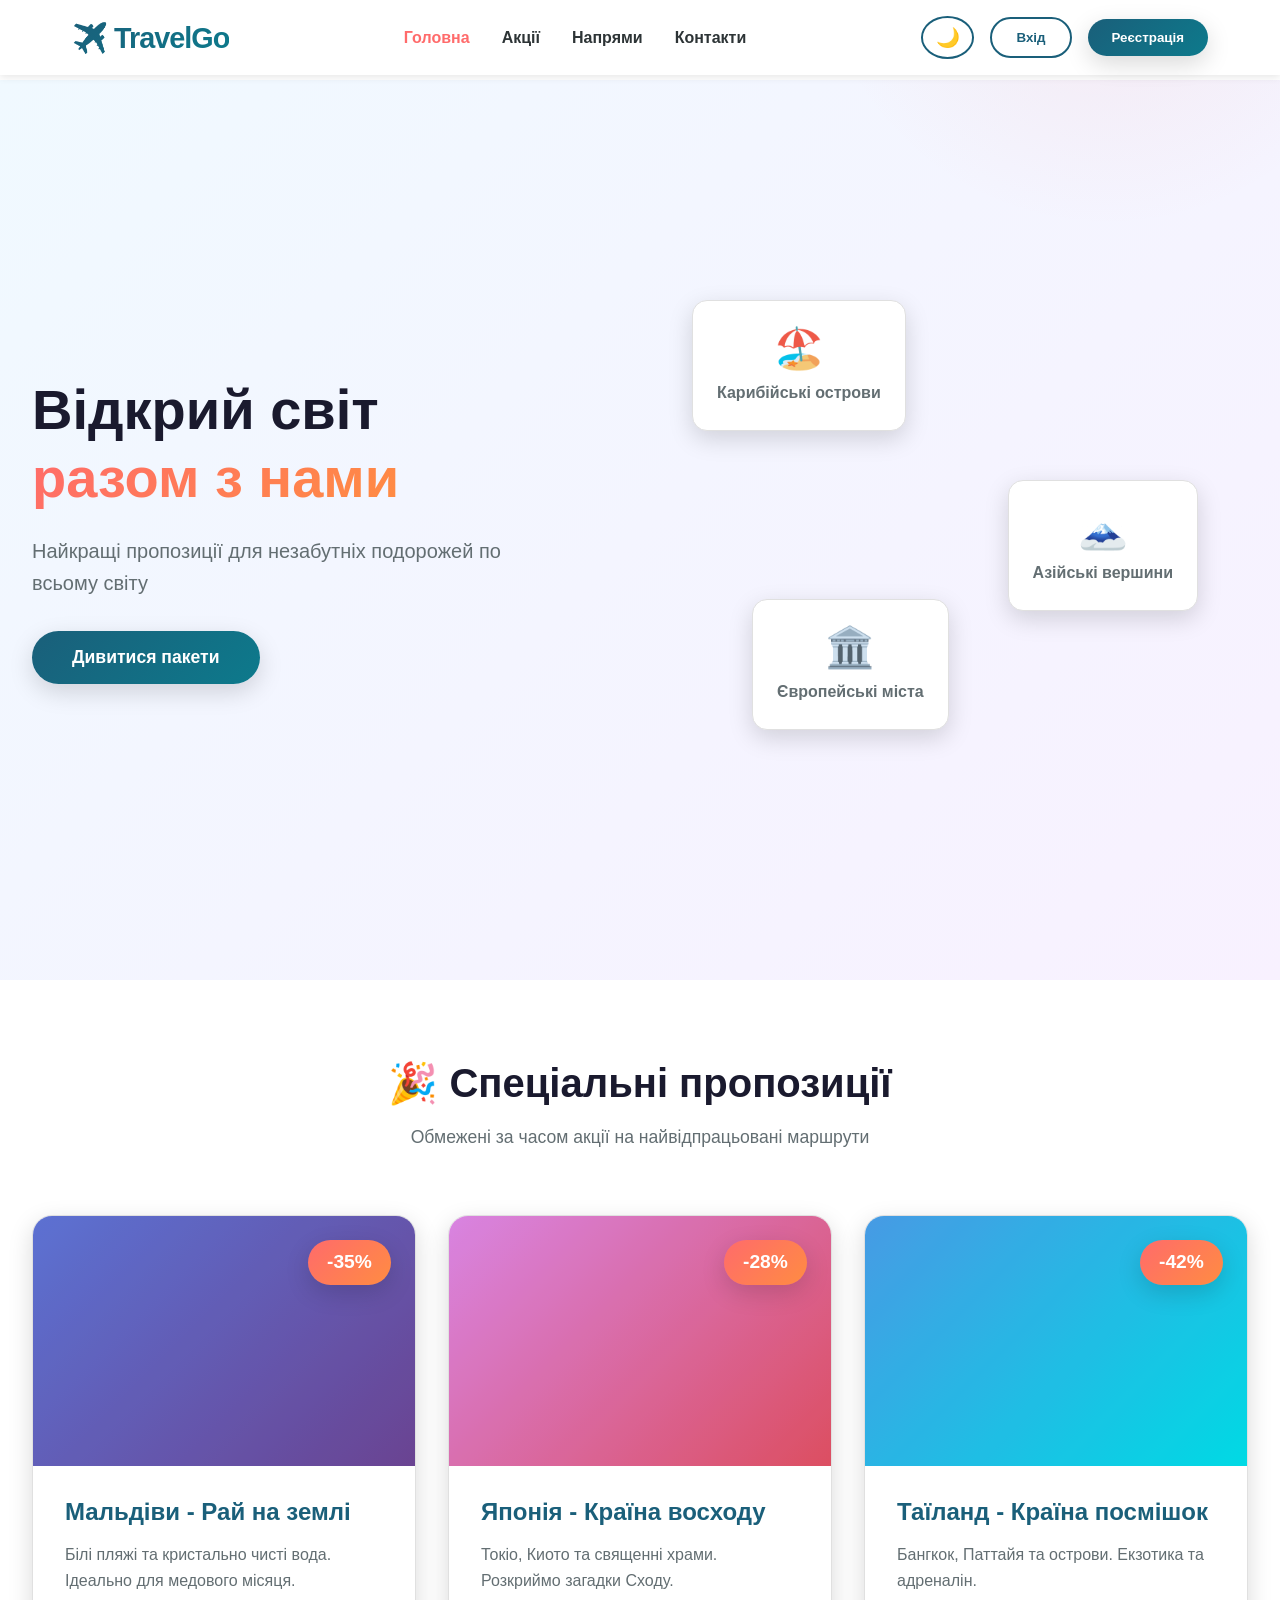
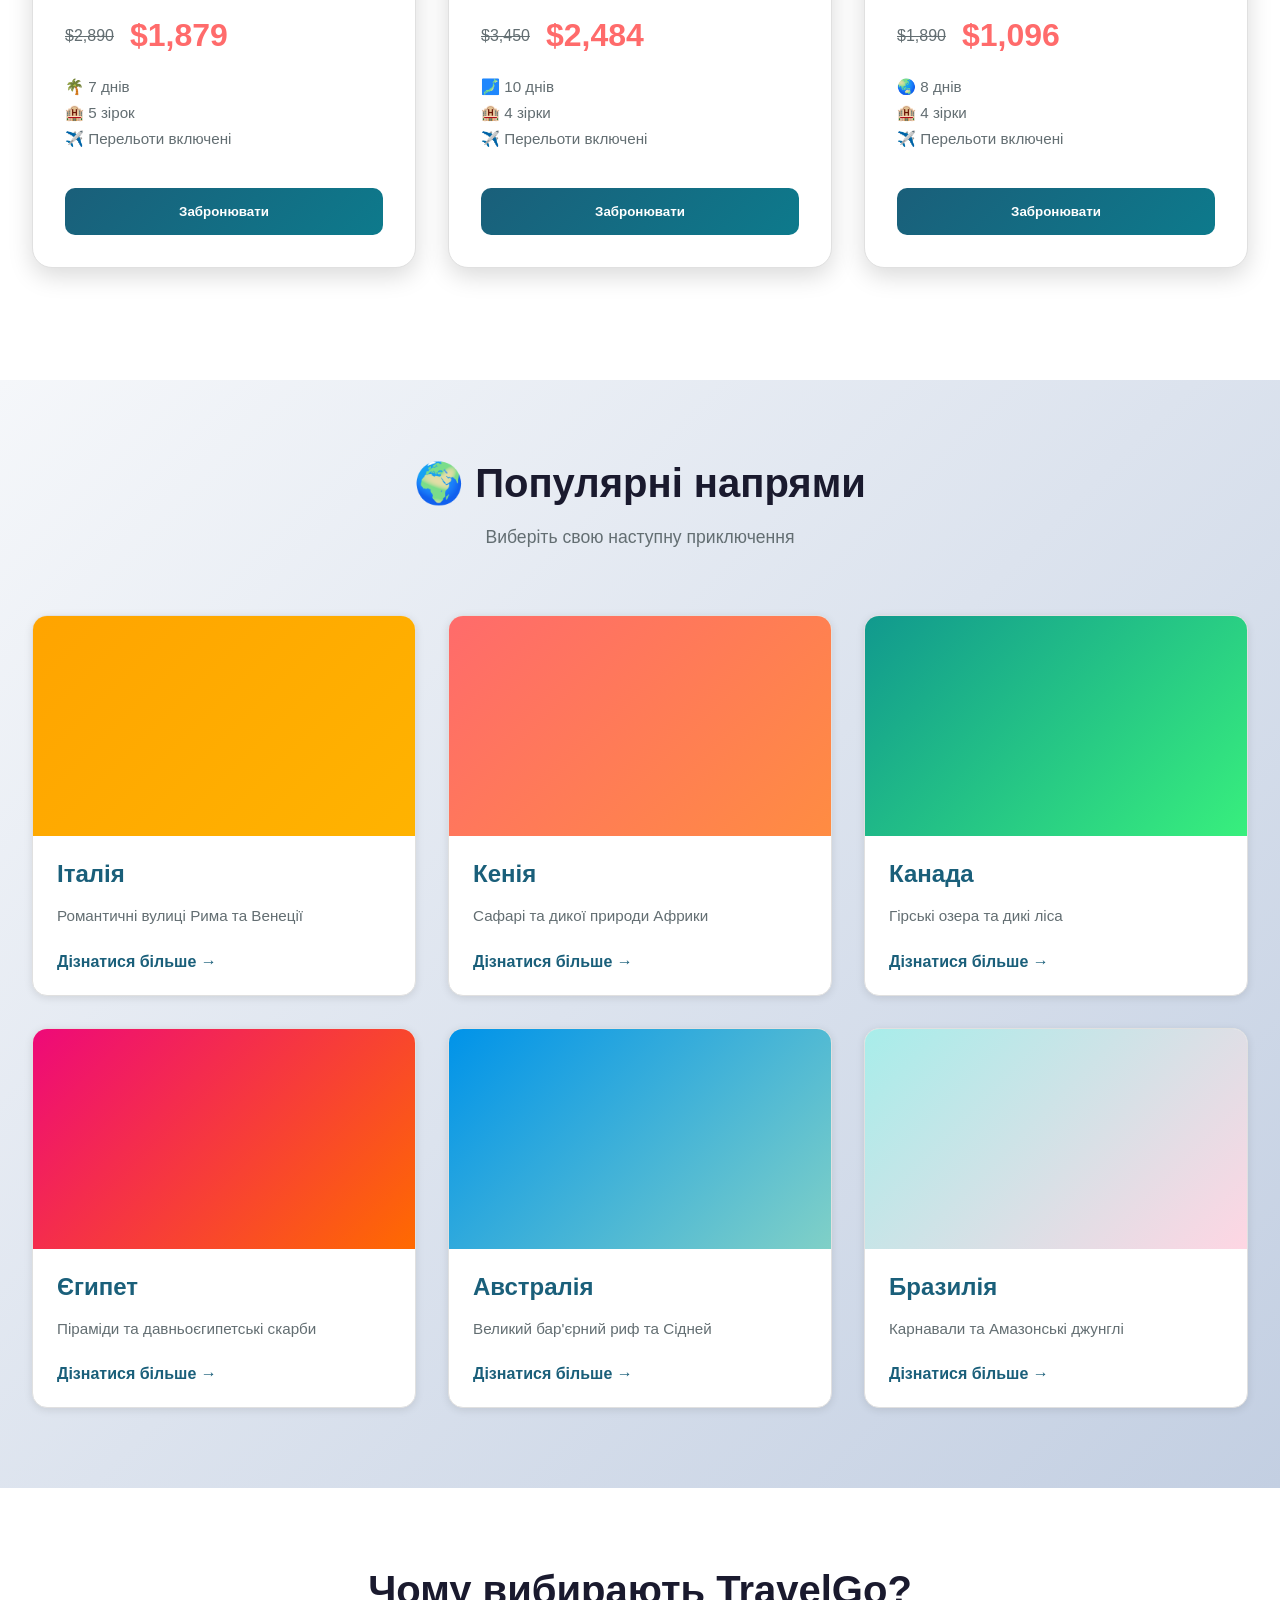
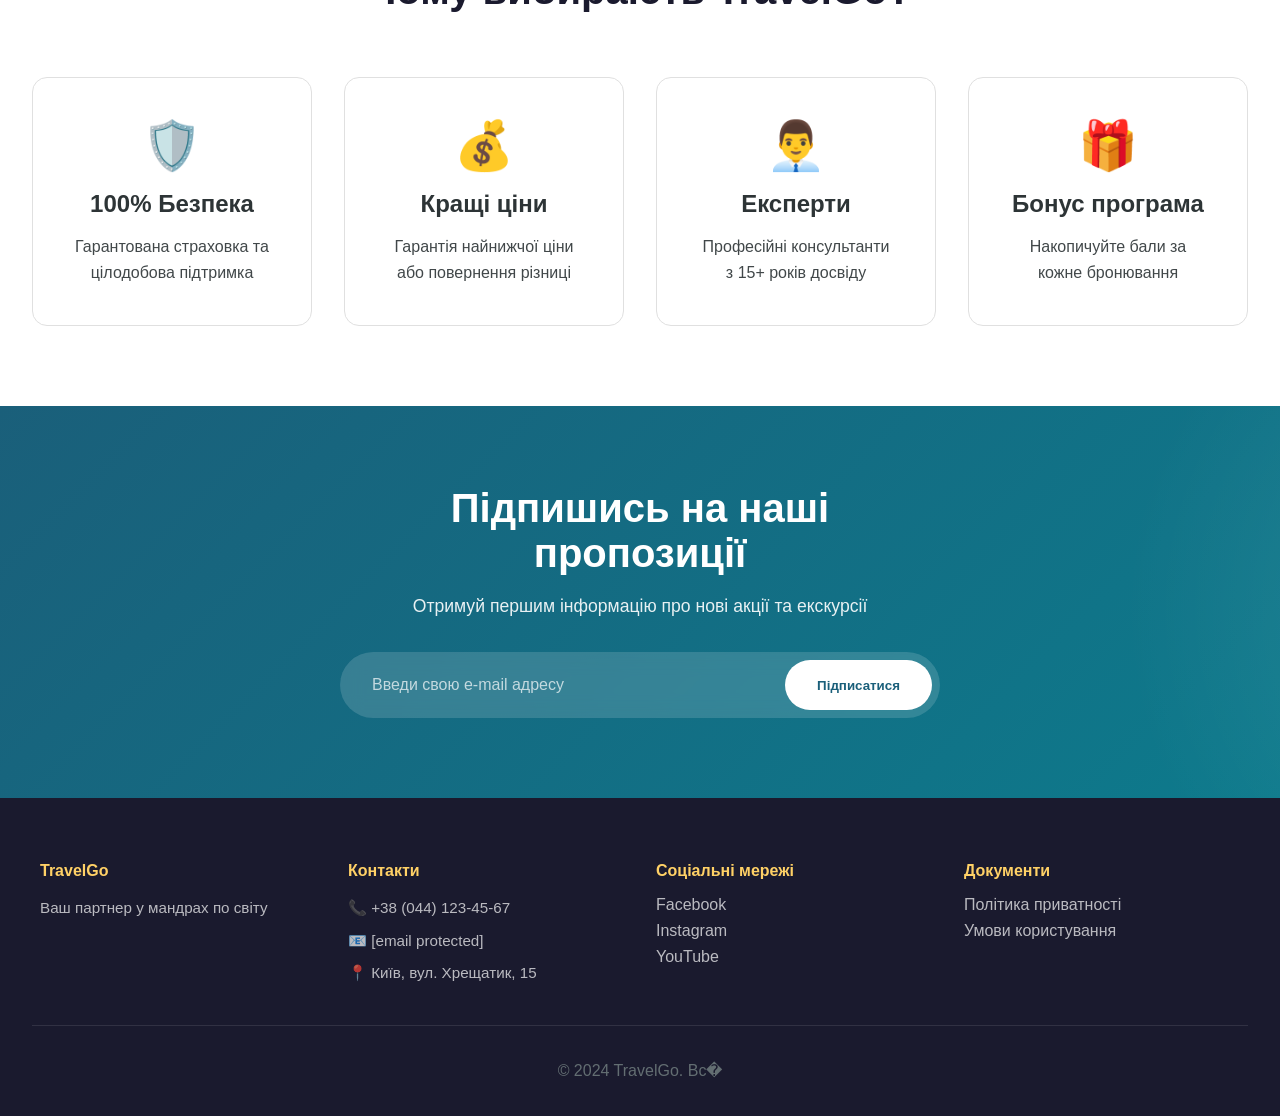
==== index.html @ 231de6be "V1" ====
<!DOCTYPE html>
<html lang="uk">
<head>
    <meta charset="UTF-8">
    <meta name="viewport" content="width=device-width, initial-scale=1.0">
    <title>TravelGo - Агенція подорожей</title>
    <link rel="stylesheet" href="css/styles.css">
    <script defer src="js/script.js"></script>
</head>
<body>
    <!-- Navigation -->
    <nav class="navbar">
        <div class="nav-container">
            <div class="logo">✈️ TravelGo</div>
            <ul class="nav-menu">
                <li><a href="#home">Головна</a></li>
                <li><a href="#promotions">Акції</a></li>
                <li><a href="#destinations">Напрями</a></li>
                <li><a href="#contact">Контакти</a></li>
            </ul>
            <div class="nav-actions">
                <button class="theme-toggle" id="themeToggle" title="Змінити тему">
                    <span class="theme-icon">🌙</span>
                </button>
                <button class="login-btn" id="loginBtn">Вхід</button>
                <button class="signup-btn" id="signupBtn">Реєстрація</button>
            </div>
            <div class="hamburger">
                <span></span>
                <span></span>
                <span></span>
            </div>
        </div>
    </nav>

    <!-- Login Modal -->
    <div id="loginModal" class="modal">
        <div class="modal-content">
            <span class="close" id="closeLogin">&times;</span>
            <h2>Вхід до аккаунту</h2>
            <form id="loginForm" class="auth-form">
                <div class="form-group">
                    <label for="loginEmail">Email:</label>
                    <input type="email" id="loginEmail" name="email" required>
                </div>
                <div class="form-group">
                    <label for="loginPassword">Пароль:</label>
                    <input type="password" id="loginPassword" name="password" required>
                </div>
                <div class="form-group checkbox">
                    <input type="checkbox" id="rememberMe" name="remember">
                    <label for="rememberMe">Запам'ятати мене</label>
                </div>
                <button type="submit" class="submit-btn">Увійти</button>
                <p class="form-switch">Немаєте аккаунту? <a href="#" id="switchToSignup">Зареєструйтеся</a></p>
            </form>
        </div>
    </div>

    <!-- Signup Modal -->
    <div id="signupModal" class="modal">
        <div class="modal-content">
            <span class="close" id="closeSignup">&times;</span>
            <h2>Реєстрація нового аккаунту</h2>
            <form id="signupForm" class="auth-form">
                <div class="form-group">
                    <label for="signupName">Ім'я:</label>
                    <input type="text" id="signupName" name="name" required>
                </div>
                <div class="form-group">
                    <label for="signupEmail">Email:</label>
                    <input type="email" id="signupEmail" name="email" required>
                </div>
                <div class="form-group">
                    <label for="signupPassword">Пароль:</label>
                    <input type="password" id="signupPassword" name="password" required>
                </div>
                <div class="form-group">
                    <label for="signupConfirm">Підтвердити пароль:</label>
                    <input type="password" id="signupConfirm" name="confirm" required>
                </div>
                <div class="form-group checkbox">
                    <input type="checkbox" id="agreeTerms" name="terms" required>
                    <label for="agreeTerms">Я погоджуюся з умовами обслуговування</label>
                </div>
                <button type="submit" class="submit-btn">Зареєструватися</button>
                <p class="form-switch">Вже маєте аккаунту? <a href="#" id="switchToLogin">Увійдіть</a></p>
            </form>
        </div>
    </div>

    <!-- User Profile Menu (shown after login) -->
    <div id="userProfile" class="user-profile hidden">
        <div class="profile-menu">
            <div class="profile-header">
                <p id="userNameDisplay"></p>
            </div>
            <ul class="profile-options">
                <li><a href="#" id="myBookings">📅 Мої бронювання</a></li>
                <li><a href="#" id="myProfile">👤 Мій профіль</a></li>
                <li><a href="#" id="settings">⚙️ Налаштування</a></li>
                <li><hr></li>
                <li><a href="#" id="logoutBtn">🚪 Вийти</a></li>
            </ul>
        </div>
    </div>

    <!-- Hero Section -->
    <section id="home" class="hero">
        <div class="hero-content">
            <h1 class="hero-title">Відкрий світ<br><span class="gradient-text">разом з нами</span></h1>
            <p class="hero-subtitle">Найкращі пропозиції для незабутніх подорожей по всьому світу</p>
            <button class="cta-button">Дивитися пакети</button>
        </div>
        <div class="hero-visual">
            <div class="floating-card card-1">
                <span class="destination-emoji">🏖️</span>
                <p>Карибійські острови</p>
            </div>
            <div class="floating-card card-2">
                <span class="destination-emoji">🗻</span>
                <p>Азійські вершини</p>
            </div>
            <div class="floating-card card-3">
                <span class="destination-emoji">🏛️</span>
                <p>Європейські міста</p>
            </div>
        </div>
    </section>

    <!-- Promotions Section -->
    <section id="promotions" class="promotions">
        <div class="section-header">
            <h2>🎉 Спеціальні пропозиції</h2>
            <p>Обмежені за часом акції на найвідпрацьовані маршрути</p>
        </div>

        <div class="promotions-grid">
            <!-- Promo Card 1 -->
            <div class="promo-card">
                <div class="promo-badge">-35%</div>
                <div class="promo-image promo-1"></div>
                <div class="promo-content">
                    <h3>Мальдіви - Рай на землі</h3>
                    <p class="promo-description">Білі пляжі та кристально чисті вода. Ідеально для медового місяця.</p>
                    <div class="price-info">
                        <span class="old-price">$2,890</span>
                        <span class="new-price">$1,879</span>
                    </div>
                    <div class="trip-details">
                        <span>🌴 7 днів</span>
                        <span>🏨 5 зірок</span>
                        <span>✈️ Перельоти включені</span>
                    </div>
                    <button class="book-btn">Забронювати</button>
                </div>
            </div>

            <!-- Promo Card 2 -->
            <div class="promo-card">
                <div class="promo-badge">-28%</div>
                <div class="promo-image promo-2"></div>
                <div class="promo-content">
                    <h3>Японія - Країна восходу</h3>
                    <p class="promo-description">Токіо, Киото та священні храми. Розкриймо загадки Сходу.</p>
                    <div class="price-info">
                        <span class="old-price">$3,450</span>
                        <span class="new-price">$2,484</span>
                    </div>
                    <div class="trip-details">
                        <span>🗾 10 днів</span>
                        <span>🏨 4 зірки</span>
                        <span>✈️ Перельоти включені</span>
                    </div>
                    <button class="book-btn">Забронювати</button>
                </div>
            </div>

            <!-- Promo Card 3 -->
            <div class="promo-card">
                <div class="promo-badge">-42%</div>
                <div class="promo-image promo-3"></div>
                <div class="promo-content">
                    <h3>Таїланд - Країна посмішок</h3>
                    <p class="promo-description">Бангкок, Паттайя та острови. Екзотика та адреналін.</p>
                    <div class="price-info">
                        <span class="old-price">$1,890</span>
                        <span class="new-price">$1,096</span>
                    </div>
                    <div class="trip-details">
                        <span>🌏 8 днів</span>
                        <span>🏨 4 зірки</span>
                        <span>✈️ Перельоти включені</span>
                    </div>
                    <button class="book-btn">Забронювати</button>
                </div>
            </div>
        </div>
    </section>

    <!-- Destinations Section -->
    <section id="destinations" class="destinations">
        <div class="section-header">
            <h2>🌍 Популярні напрями</h2>
            <p>Виберіть свою наступну приключення</p>
        </div>

        <div class="destinations-grid">
            <div class="destination-card">
                <div class="dest-image dest-1"></div>
                <h3>Італія</h3>
                <p>Романтичні вулиці Рима та Венеції</p>
                <a href="#" class="dest-link">Дізнатися більше →</a>
            </div>
            <div class="destination-card">
                <div class="dest-image dest-2"></div>
                <h3>Кенія</h3>
                <p>Сафарі та дикої природи Африки</p>
                <a href="#" class="dest-link">Дізнатися більше →</a>
            </div>
            <div class="destination-card">
                <div class="dest-image dest-3"></div>
                <h3>Канада</h3>
                <p>Гірські озера та дикі ліса</p>
                <a href="#" class="dest-link">Дізнатися більше →</a>
            </div>
            <div class="destination-card">
                <div class="dest-image dest-4"></div>
                <h3>Єгипет</h3>
                <p>Піраміди та давньоєгипетські скарби</p>
                <a href="#" class="dest-link">Дізнатися більше →</a>
            </div>
            <div class="destination-card">
                <div class="dest-image dest-5"></div>
                <h3>Австралія</h3>
                <p>Великий бар'єрний риф та Сідней</p>
                <a href="#" class="dest-link">Дізнатися більше →</a>
            </div>
            <div class="destination-card">
                <div class="dest-image dest-6"></div>
                <h3>Бразилія</h3>
                <p>Карнавали та Амазонські джунглі</p>
                <a href="#" class="dest-link">Дізнатися більше →</a>
            </div>
        </div>
    </section>

    <!-- Why Choose Us Section -->
    <section class="why-us">
        <div class="section-header">
            <h2>Чому вибирають TravelGo?</h2>
        </div>
        <div class="features-grid">
            <div class="feature-card">
                <div class="feature-icon">🛡️</div>
                <h3>100% Безпека</h3>
                <p>Гарантована страховка та цілодобова підтримка</p>
            </div>
            <div class="feature-card">
                <div class="feature-icon">💰</div>
                <h3>Кращі ціни</h3>
                <p>Гарантія найнижчої ціни або повернення різниці</p>
            </div>
            <div class="feature-card">
                <div class="feature-icon">👨‍💼</div>
                <h3>Експерти</h3>
                <p>Професійні консультанти з 15+ років досвіду</p>
            </div>
            <div class="feature-card">
                <div class="feature-icon">🎁</div>
                <h3>Бонус програма</h3>
                <p>Накопичуйте бали за кожне бронювання</p>
            </div>
        </div>
    </section>

    <!-- Newsletter Section -->
    <section class="newsletter">
        <div class="newsletter-content">
            <h2>Підпишись на наші пропозиції</h2>
            <p>Отримуй першим інформацію про нові акції та екскурсії</p>
            <form class="newsletter-form">
                <input type="email" placeholder="Введи свою e-mail адресу" required>
                <button type="submit">Підписатися</button>
            </form>
        </div>
    </section>

    <!-- Footer -->
    <footer id="contact" class="footer">
        <div class="footer-content">
            <div class="footer-section">
                <h4>TravelGo</h4>
                <p>Ваш партнер у мандрах по світу</p>
            </div>
            <div class="footer-section">
                <h4>Контакти</h4>
                <p>📞 +38 (044) 123-45-67</p>
                <p>📧 <a href="/cdn-cgi/l/email-protection" class="__cf_email__" data-cfemail="11787f777e5165637067747d767e3f6470">[email&#160;protected]</a></p>
                <p>📍 Київ, вул. Хрещатик, 15</p>
            </div>
            <div class="footer-section">
                <h4>Соціальні мережі</h4>
                <div class="social-links">
                    <a href="#">Facebook</a>
                    <a href="#">Instagram</a>
                    <a href="#">YouTube</a>
                </div>
            </div>
            <div class="footer-section">
                <h4>Документи</h4>
                <div class="footer-links">
                    <a href="#">Політика приватності</a>
                    <a href="#">Умови користування</a>
                </div>
            </div>
        </div>
        <div class="footer-bottom">
            <p>&copy; 2024 TravelGo. Вс�
---- css/styles.css ----
/* Root CSS Variables */
:root {
    --primary-color: #1a5f7a;
    --secondary-color: #ff6b6b;
    --accent-color: #ffd166;
    --dark-color: #1a1a2e;
    --light-color: #f8f9fa;
    --text-primary: #2d3436;
    --text-secondary: #636e72;
    --bg-color: #ffffff;
    --card-bg: #ffffff;
    --border-color: #e0e0e0;
    --gradient-primary: linear-gradient(135deg, #1a5f7a 0%, #0d7a8c 100%);
    --gradient-accent: linear-gradient(135deg, #ff6b6b 0%, #ff8c42 100%);
    --shadow-sm: 0 2px 8px rgba(0, 0, 0, 0.1);
    --shadow-md: 0 8px 24px rgba(0, 0, 0, 0.15);
    --shadow-lg: 0 16px 40px rgba(0, 0, 0, 0.2);
}

/* Dark Theme Variables */
body.dark-theme {
    --dark-color: #e0e0e0;
    --light-color: #1a1a2e;
    --text-primary: #e0e0e0;
    --text-secondary: #b0b0b0;
    --bg-color: #0f0f1e;
    --card-bg: #1a1a2e;
    --border-color: #333333;
    --shadow-sm: 0 2px 8px rgba(0, 0, 0, 0.3);
    --shadow-md: 0 8px 24px rgba(0, 0, 0, 0.4);
    --shadow-lg: 0 16px 40px rgba(0, 0, 0, 0.5);
}

/* Global Styles */
* {
    margin: 0;
    padding: 0;
    box-sizing: border-box;
}

html {
    scroll-behavior: smooth;
}

body {
    font-family: 'Segoe UI', Tahoma, Geneva, Verdana, sans-serif;
    color: var(--text-primary);
    background-color: var(--bg-color);
    overflow-x: hidden;
    transition: background-color 0.3s ease, color 0.3s ease;
}

/* Typography */
h1, h2, h3, h4, h5, h6 {
    font-weight: 700;
    margin-bottom: 1rem;
}

h1 {
    font-size: 3.5rem;
    line-height: 1.2;
}

h2 {
    font-size: 2.5rem;
    color: var(--dark-color);
}

h3 {
    font-size: 1.5rem;
    color: var(--primary-color);
}

p {
    line-height: 1.6;
    color: var(--text-secondary);
}

a {
    text-decoration: none;
    color: inherit;
    transition: all 0.3s ease;
}

/* Navigation */
.navbar {
    position: fixed;
    top: 0;
    width: 100%;
    background: rgba(255, 255, 255, 0.98);
    backdrop-filter: blur(10px);
    z-index: 1000;
    box-shadow: var(--shadow-sm);
    transition: background-color 0.3s ease;
}

body.dark-theme .navbar {
    background: rgba(26, 26, 46, 0.98);
}

.nav-container {
    max-width: 1200px;
    margin: 0 auto;
    padding: 1rem 2rem;
    display: flex;
    justify-content: space-between;
    align-items: center;
}

.logo {
    font-size: 1.8rem;
    font-weight: 800;
    background: var(--gradient-primary);
    -webkit-background-clip: text;
    -webkit-text-fill-color: transparent;
    background-clip: text;
    letter-spacing: -1px;
    cursor: pointer;
}

.nav-menu {
    display: flex;
    list-style: none;
    gap: 2rem;
}

.nav-menu a {
    font-weight: 600;
    color: var(--text-primary);
    position: relative;
}

.nav-menu a::after {
    content: '';
    position: absolute;
    bottom: -5px;
    left: 0;
    width: 0;
    height: 2px;
    background: var(--gradient-accent);
    transition: width 0.3s ease;
}

.nav-menu a:hover::after {
    width: 100%;
}

/* Nav Actions */
.nav-actions {
    display: flex;
    align-items: center;
    gap: 1rem;
}

.theme-toggle {
    background: none;
    border: 2px solid var(--primary-color);
    padding: 0.5rem 0.8rem;
    border-radius: 50%;
    cursor: pointer;
    font-size: 1.2rem;
    transition: all 0.3s ease;
    display: flex;
    align-items: center;
    justify-content: center;
}

.theme-toggle:hover {
    background: var(--primary-color);
    transform: scale(1.1) rotate(20deg);
}

.login-btn {
    padding: 0.7rem 1.5rem;
    background: transparent;
    border: 2px solid var(--primary-color);
    color: var(--primary-color);
    border-radius: 25px;
    font-weight: 600;
    cursor: pointer;
    transition: all 0.3s ease;
}

.login-btn:hover {
    background: var(--primary-color);
    color: white;
}

.signup-btn {
    padding: 0.7rem 1.5rem;
    background: var(--gradient-primary);
    color: white;
    border: none;
    border-radius: 25px;
    font-weight: 600;
    cursor: pointer;
    transition: all 0.3s ease;
    box-shadow: var(--shadow-md);
}

.signup-btn:hover {
    transform: translateY(-2px);
    box-shadow: var(--shadow-lg);
}

.hamburger {
    display: none;
    flex-direction: column;
    cursor: pointer;
}

.hamburger span {
    width: 25px;
    height: 3px;
    background-color: var(--primary-color);
    margin: 5px 0;
    transition: 0.3s;
    border-radius: 2px;
}

/* Hero Section */
.hero {
    margin-top: 80px;
    padding: 4rem 2rem;
    min-height: 100vh;
    display: flex;
    align-items: center;
    justify-content: space-between;
    gap: 4rem;
    background: linear-gradient(135deg, #f0f9ff 0%, #f8f1ff 100%);
    position: relative;
    overflow: hidden;
    transition: background 0.3s ease;
}

body.dark-theme .hero {
    background: linear-gradient(135deg, #0a0a15 0%, #1a1a30 100%);
}

.hero::before {
    content: '';
    position: absolute;
    top: -50%;
    right: -10%;
    width: 600px;
    height: 600px;
    background: radial-gradient(circle, rgba(255, 107, 107, 0.1) 0%, transparent 70%);
    border-radius: 50%;
}

.hero-content {
    flex: 1;
    z-index: 2;
    animation: slideInLeft 0.8s ease-out;
}

.hero-title {
    margin-bottom: 1.5rem;
    color: var(--dark-color);
}

.gradient-text {
    background: var(--gradient-accent);
    -webkit-background-clip: text;
    -webkit-text-fill-color: transparent;
    background-clip: text;
}

.hero-subtitle {
    font-size: 1.25rem;
    margin-bottom: 2rem;
    color: var(--text-secondary);
    max-width: 500px;
}

.cta-button {
    padding: 1rem 2.5rem;
    font-size: 1.1rem;
    font-weight: 700;
    border: none;
    border-radius: 50px;
    background: var(--gradient-primary);
    color: white;
    cursor: pointer;
    box-shadow: var(--shadow-md);
    transition: all 0.3s ease;
}

.cta-button:hover {
    transform: translateY(-3px);
    box-shadow: var(--shadow-lg);
}

/* Hero Visual */
.hero-visual {
    flex: 1;
    position: relative;
    height: 500px;
    z-index: 2;
}

.floating-card {
    position: absolute;
    background: var(--card-bg);
    border-radius: 15px;
    padding: 1.5rem;
    box-shadow: var(--shadow-md);
    display: flex;
    flex-direction: column;
    align-items: center;
    gap: 0.5rem;
    font-weight: 600;
    animation: float 3s ease-in-out infinite;
    cursor: pointer;
    transition: all 0.3s ease;
    border: 1px solid var(--border-color);
}

.floating-card:hover {
    transform: translateY(-10px);
    box-shadow: var(--shadow-lg);
}

.destination-emoji {
    font-size: 2.5rem;
}

.card-1 {
    top: 20px;
    left: 20px;
    animation-delay: 0s;
}

.card-2 {
    top: 200px;
    right: 50px;
    animation-delay: 0.5s;
}

.card-3 {
    bottom: 50px;
    left: 80px;
    animation-delay: 1s;
}

/* Promotions Section */
.promotions {
    padding: 5rem 2rem;
    max-width: 1400px;
    margin: 0 auto;
}

.section-header {
    text-align: center;
    margin-bottom: 4rem;
    animation: fadeInUp 0.8s ease-out;
}

.section-header h2 {
    margin-bottom: 1rem;
}

.section-header p {
    font-size: 1.1rem;
    color: var(--text-secondary);
}

.promotions-grid {
    display: grid;
    grid-template-columns: repeat(auto-fit, minmax(350px, 1fr));
    gap: 2rem;
    margin-bottom: 2rem;
}

.promo-card {
    background: var(--card-bg);
    border-radius: 20px;
    overflow: hidden;
    box-shadow: var(--shadow-md);
    transition: all 0.4s ease;
    position: relative;
    animation: slideInUp 0.8s ease-out;
    border: 1px solid var(--border-color);
}

.promo-card:hover {
    transform: translateY(-10px);
    box-shadow: var(--shadow-lg);
}

.promo-badge {
    position: absolute;
    top: 1.5rem;
    right: 1.5rem;
    background: var(--gradient-accent);
    color: white;
    padding: 0.7rem 1.2rem;
    border-radius: 50px;
    font-weight: 800;
    font-size: 1.2rem;
    z-index: 10;
    box-shadow: var(--shadow-md);
}

.promo-image {
    width: 100%;
    height: 250px;
    background: linear-gradient(135deg, #667eea 0%, #764ba2 100%);
    position: relative;
    overflow: hidden;
}

.promo-1 {
    background: linear-gradient(135deg, #667eea 0%, #764ba2 100%);
}

.promo-2 {
    background: linear-gradient(135deg, #f093fb 0%, #f5576c 100%);
}

.promo-3 {
    background: linear-gradient(135deg, #4facfe 0%, #00f2fe 100%);
}

.promo-image::after {
    content: '';
    position: absolute;
    top: 0;
    left: 0;
    right: 0;
    bottom: 0;
    background: rgba(0, 0, 0, 0.1);
}

.promo-content {
    padding: 2rem;
}

.promo-description {
    margin: 1rem 0;
    color: var(--text-secondary);
}

.price-info {
    display: flex;
    gap: 1rem;
    align-items: center;
    margin: 1.5rem 0;
}

.old-price {
    text-decoration: line-through;
    color: var(--text-secondary);
    font-size: 1rem;
}

.new-price {
    font-size: 2rem;
    font-weight: 800;
    color: var(--secondary-color);
}

.trip-details {
    display: flex;
    flex-direction: column;
    gap: 0.5rem;
    margin: 1.5rem 0;
    font-size: 0.95rem;
    color: var(--text-secondary);
}

.book-btn {
    width: 100%;
    padding: 1rem;
    background: var(--gradient-primary);
    color: white;
    border: none;
    border-radius: 10px;
    font-weight: 700;
    cursor: pointer;
    transition: all 0.3s ease;
    margin-top: 1rem;
}

.book-btn:hover {
    transform: scale(1.02);
    box-shadow: var(--shadow-md);
}

/* Destinations Section */
.destinations {
    padding: 5rem 2rem;
    background: linear-gradient(135deg, #f5f7fa 0%, #c3cfe2 100%);
    max-width: 1400px;
    margin: 0 auto;
    transition: background 0.3s ease;
}

body.dark-theme .destinations {
    background: linear-gradient(135deg, #1a1a2e 0%, #2d2d45 100%);
}

.destinations-grid {
    display: grid;
    grid-template-columns: repeat(auto-fit, minmax(300px, 1fr));
    gap: 2rem;
}

.destination-card {
    background: var(--card-bg);
    border-radius: 15px;
    overflow: hidden;
    box-shadow: var(--shadow-sm);
    transition: all 0.4s ease;
    animation: fadeInUp 0.8s ease-out;
    border: 1px solid var(--border-color);
}

.destination-card:hover {
    transform: translateY(-8px);
    box-shadow: var(--shadow-lg);
}

.dest-image {
    width: 100%;
    height: 220px;
    background: linear-gradient(135deg, #667eea 0%, #764ba2 100%);
    position: relative;
    overflow: hidden;
}

.dest-1 {
    background: linear-gradient(135deg, #ffa400 0%, #ffb300 100%);
}

.dest-2 {
    background: linear-gradient(135deg, #ff6b6b 0%, #ff8c42 100%);
}

.dest-3 {
    background: linear-gradient(135deg, #11998e 0%, #38ef7d 100%);
}

.dest-4 {
    background: linear-gradient(135deg, #ee0979 0%, #ff6a00 100%);
}

.dest-5 {
    background: linear-gradient(135deg, #0093e9 0%, #80d0c7 100%);
}

.dest-6 {
    background: linear-gradient(135deg, #a8edea 0%, #fed6e3 100%);
}

.destination-card h3 {
    padding: 1.5rem 1.5rem 0;
    color: var(--primary-color);
}

.destination-card p {
    padding: 0 1.5rem;
    font-size: 0.95rem;
}

.dest-link {
    display: inline-block;
    padding: 1.5rem;
    color: var(--primary-color);
    font-weight: 600;
    transition: all 0.3s ease;
}

.dest-link:hover {
    color: var(--secondary-color);
    transform: translateX(5px);
}

/* Why Us Section */
.why-us {
    padding: 5rem 2rem;
    max-width: 1400px;
    margin: 0 auto;
}

.features-grid {
    display: grid;
    grid-template-columns: repeat(auto-fit, minmax(250px, 1fr));
    gap: 2rem;
    margin-top: 3rem;
}

.feature-card {
    background: var(--card-bg);
    padding: 2.5rem;
    border-radius: 15px;
    text-align: center;
    transition: all 0.3s ease;
    animation: slideInUp 0.8s ease-out;
    border: 1px solid var(--border-color);
}

.feature-card:hover {
    transform: translateY(-10px);
    background: var(--gradient-primary);
    color: white;
    box-shadow: var(--shadow-lg);
}

.feature-icon {
    font-size: 3rem;
    margin-bottom: 1rem;
}

.feature-card h3 {
    color: inherit;
}

.feature-card p {
    color: inherit;
    opacity: 0.9;
}

/* Newsletter Section */
.newsletter {
    padding: 5rem 2rem;
    background: var(--gradient-primary);
    color: white;
    text-align: center;
    position: relative;
    overflow: hidden;
}

.newsletter::before {
    content: '';
    position: absolute;
    top: -50%;
    right: -50%;
    width: 800px;
    height: 800px;
    background: radial-gradient(circle, rgba(255, 255, 255, 0.1) 0%, transparent 70%);
    border-radius: 50%;
}

.newsletter-content {
    position: relative;
    z-index: 2;
    max-width: 600px;
    margin: 0 auto;
    animation: slideInUp 0.8s ease-out;
}

.newsletter h2 {
    color: white;
    margin-bottom: 1rem;
}

.newsletter p {
    color: rgba(255, 255, 255, 0.9);
    margin-bottom: 2rem;
    font-size: 1.1rem;
}

.newsletter-form {
    display: flex;
    gap: 0.5rem;
    background: rgba(255, 255, 255, 0.15);
    padding: 0.5rem;
    border-radius: 50px;
    backdrop-filter: blur(10px);
}

.newsletter-form input {
    flex: 1;
    padding: 1rem 1.5rem;
    border: none;
    background: transparent;
    color: white;
    font-size: 1rem;
}

.newsletter-form input::placeholder {
    color: rgba(255, 255, 255, 0.7);
}

.newsletter-form button {
    padding: 1rem 2rem;
    background: white;
    color: var(--primary-color);
    border: none;
    border-radius: 50px;
    font-weight: 700;
    cursor: pointer;
    transition: all 0.3s ease;
}

.newsletter-form button:hover {
    transform: scale(1.05);
}

/* Footer */
.footer {
    background: var(--dark-color);
    color: white;
    padding: 4rem 2rem 2rem;
}

.footer-content {
    max-width: 1200px;
    margin: 0 auto;
    display: grid;
    grid-template-columns: repeat(auto-fit, minmax(250px, 1fr));
    gap: 2rem;
    margin-bottom: 2rem;
}

.footer-section h4 {
    color: var(--accent-color);
    margin-bottom: 1rem;
}

.footer-section p {
    color: rgba(255, 255, 255, 0.7);
    margin-bottom: 0.5rem;
    font-size: 0.95rem;
}

.social-links,
.footer-links {
    display: flex;
    flex-direction: column;
    gap: 0.5rem;
}

.social-links a,
.footer-links a {
    color: rgba(255, 255, 255, 0.7);
    transition: all 0.3s ease;
}

.social-links a:hover,
.footer-links a:hover {
    color: var(--accent-color);
    transform: translateX(5px);
}

.footer-bottom {
    border-top: 1px solid rgba(255, 255, 255, 0.1);
    padding-top: 2rem;
    text-align: center;
    color: rgba(255, 255, 255, 0.5);
}

/* Modal Styles */
.modal {
    display: none;
    position: fixed;
    z-index: 2000;
    left: 0;
    top: 0;
    width: 100%;
    height: 100%;
    background-color: rgba(0, 0, 0, 0.5);
    animation: fadeIn 0.3s ease;
    backdrop-filter: blur(5px);
}

.modal.active {
    display: flex;
    align-items: center;
    justify-content: center;
}

.modal-content {
    background-color: var(--card-bg);
    padding: 2.5rem;
    border-radius: 15px;
    box-shadow: var(--shadow-lg);
    max-width: 450px;
    width: 90%;
    position: relative;
    animation: slideInUp 0.3s ease;
    color: var(--text-primary);
    border: 1px solid var(--border-color);
}

.modal-content h2 {
    margin-bottom: 2rem;
    color: var(--primary-color);
    text-align: center;
}

.close {
    color: var(--text-secondary);
    position: absolute;
    right: 1.5rem;
    top: 1.5rem;
    font-size: 28px;
    font-weight: bold;
    cursor: pointer;
    transition: all 0.3s ease;
}

.close:hover {
    color: var(--secondary-color);
    transform: scale(1.2);
}

/* Form Styles */
.auth-form {
    display: flex;
    flex-direction: column;
    gap: 1.5rem;
}

.form-group {
    display: flex;
    flex-direction: column;
    gap: 0.5rem;
}

.form-group label {
    font-weight: 600;
    color: var(--text-primary);
    font-size: 0.95rem;
}

.form-group input[type="text"],
.form-group input[type="email"],
.form-group input[type="password"] {
    padding: 0.8rem 1rem;
    border: 2px solid var(--border-color);
    border-radius: 8px;
    font-size: 1rem;
    background-color: var(--bg-color);
    color: var(--text-primary);
    transition: all 0.3s ease;
}

.form-group input[type="text"]:focus,
.form-group input[type="email"]:focus,
.form-group input[type="password"]:focus {
    outline: none;
    border-color: var(--primary-color);
    box-shadow: 0 0 0 3px rgba(26, 95, 122, 0.1);
}

.form-group.checkbox {
    flex-direction: row;
    align-items: center;
    gap: 0.7rem;
}

.form-group.checkbox input[type="checkbox"] {
    width: 18px;
    height: 18px;
    cursor: pointer;
    accent-color: var(--primary-color);
}

.form-group.checkbox label {
    margin: 0;
    cursor: pointer;
}

.submit-btn {
    padding: 1rem;
    background: var(--gradient-primary);
    color: white;
    border: none;
    border-radius: 8px;
    font-size: 1rem;
    font-weight: 700;
    cursor: pointer;
    transition: all 0.3s ease;
    box-shadow: var(--shadow-md);
    margin-top: 1rem;
}

.submit-btn:hover {
    transform: translateY(-2px);
    box-shadow: var(--shadow-lg);
}

.submit-btn:active {
    transform: translateY(0);
}

.form-switch {
    text-align: center;
    color: var(--text-secondary);
    font-size: 0.95rem;
}

.form-switch a {
    color: var(--primary-color);
    font-weight: 600;
    cursor: pointer;
    text-decoration: none;
}

.form-switch a:hover {
    text-decoration: underline;
    color: var(--secondary-color);
}

/* User Profile Menu */
.user-profile {
    position: relative;
    display: inline-block;
}

.user-profile.hidden {
    display: none;
}

.profile-menu {
    position: absolute;
    top: 100%;
    right: 0;
    background: var(--card-bg);
    border: 1px solid var(--border-color);
    border-radius: 10px;
    box-shadow: var(--shadow-lg);
    min-width: 250px;
    z-index: 1001;
    margin-top: 1rem;
    animation: slideInUp 0.3s ease;
}

.profile-header {
    padding: 1.5rem;
    border-bottom: 1px solid var(--border-color);
    text-align: center;
}

.profile-header p {
    margin: 0;
    font-weight: 600;
    color: var(--primary-color);
}

.profile-options {
    list-style: none;
    padding: 0;
}

.profile-options li {
    border-bottom: 1px solid var(--border-color);
}

.profile-options li:last-child {
    border-bottom: none;
}

.profile-options li hr {
    margin: 0.5rem 0;
    border: none;
    border-top: 1px solid var(--border-color);
}

.profile-options a {
    display: block;
    padding: 1rem 1.5rem;
    color: var(--text-primary);
    text-decoration: none;
    transition: all 0.3s ease;
}

.profile-options a:hover {
    background-color: var(--light-color);
    color: var(--primary-color);
    padding-left: 2rem;
}

.profile-options a#logoutBtn:hover {
    color: var(--secondary-color);
}

.profile-btn {
    background: none;
    border: 2px solid var(--primary-color);
    padding: 0.5rem 0.8rem;
    border-radius: 50%;
    cursor: pointer;
    font-size: 1.2rem;
    transition: all 0.3s ease;
    display: flex;
    align-items: center;
    justify-content: center;
}

.profile-btn:hover {
    background: var(--primary-color);
    color: white;
    transform: scale(1.1);
}

.hidden {
    display: none !important;
}

/* Animations */
@keyframes fadeIn {
    from {
        opacity: 0;
    }
    to {
        opacity: 1;
    }
}

/* Animations */
@keyframes slideInLeft {
    from {
        opacity: 0;
        transform: translateX(-50px);
    }
    to {
        opacity: 1;
        transform: translateX(0);
    }
}

@keyframes slideInUp {
    from {
        opacity: 0;
        transform: translateY(30px);
    }
    to {
        opacity: 1;
        transform: translateY(0);
    }
}

@keyframes fadeInUp {
    from {
        opacity: 0;
        transform: translateY(20px);
    }
    to {
        opacity: 1;
        transform: translateY(0);
    }
}

@keyframes float {
    0%, 100% {
        transform: translateY(0px);
    }
    50% {
        transform: translateY(-20px);
    }
}

/* Responsive Design */
@media (max-width: 768px) {
    .hamburger {
        display: flex;
    }

    .nav-menu {
        display: none;
        position: absolute;
        top: 70px;
        left: 0;
        right: 0;
        flex-direction: column;
        background: var(--card-bg);
        padding: 2rem;
        gap: 1rem;
        box-shadow: var(--shadow-md);
    }

    .nav-menu.active {
        display: flex;
    }

    .nav-actions {
        display: none;
        flex-direction: column;
        gap: 0.8rem;
        position: absolute;
        top: 70px;
        right: 2rem;
        width: auto;
    }

    .nav-actions.active {
        display: flex;
    }

    .login-btn,
    .signup-btn {
        width: 150px;
    }

    .hero {
        flex-direction: column;
        min-height: auto;
        padding: 2rem;
        gap: 2rem;
    }

    .hero-title {
        font-size: 2rem;
    }

    .hero-visual {
        height: 300px;
    }

    .floating-card {
        font-size: 0.85rem;
        padding: 1rem;
    }

    .destination-emoji {
        font-size: 1.5rem;
    }

    h1 {
        font-size: 2rem;
    }

    h2 {
        font-size: 1.8rem;
    }

    .promotions-grid {
        grid-template-columns: 1fr;
    }

    .destinations-grid {
        grid-template-columns: 1fr;
    }

    .newsletter-form {
        flex-direction: column;
    }

    .newsletter-form button {
        width: 100%;
    }
}

@media (max-width: 480px) {
    .nav-container {
        padding: 1rem;
    }

    .hero {
        padding: 1.5rem;
    }

    .hero-title {
        font-size: 1.5rem;
    }

    .promotions,
    .destinations,
    .why-us,
    .newsletter {
        padding: 2rem 1.5rem;
    }

    .section-header h2 {
        font-size: 1.8rem;
    }

    .promo-card {
        margin-bottom: 1rem;
    }

    .modal-content {
        width: 95%;
        padding: 2rem;
    }

    .newsletter-form {
        flex-direction: column;
    }

    .newsletter-form input,
    .newsletter-form button {
        width: 100%;
    }
}
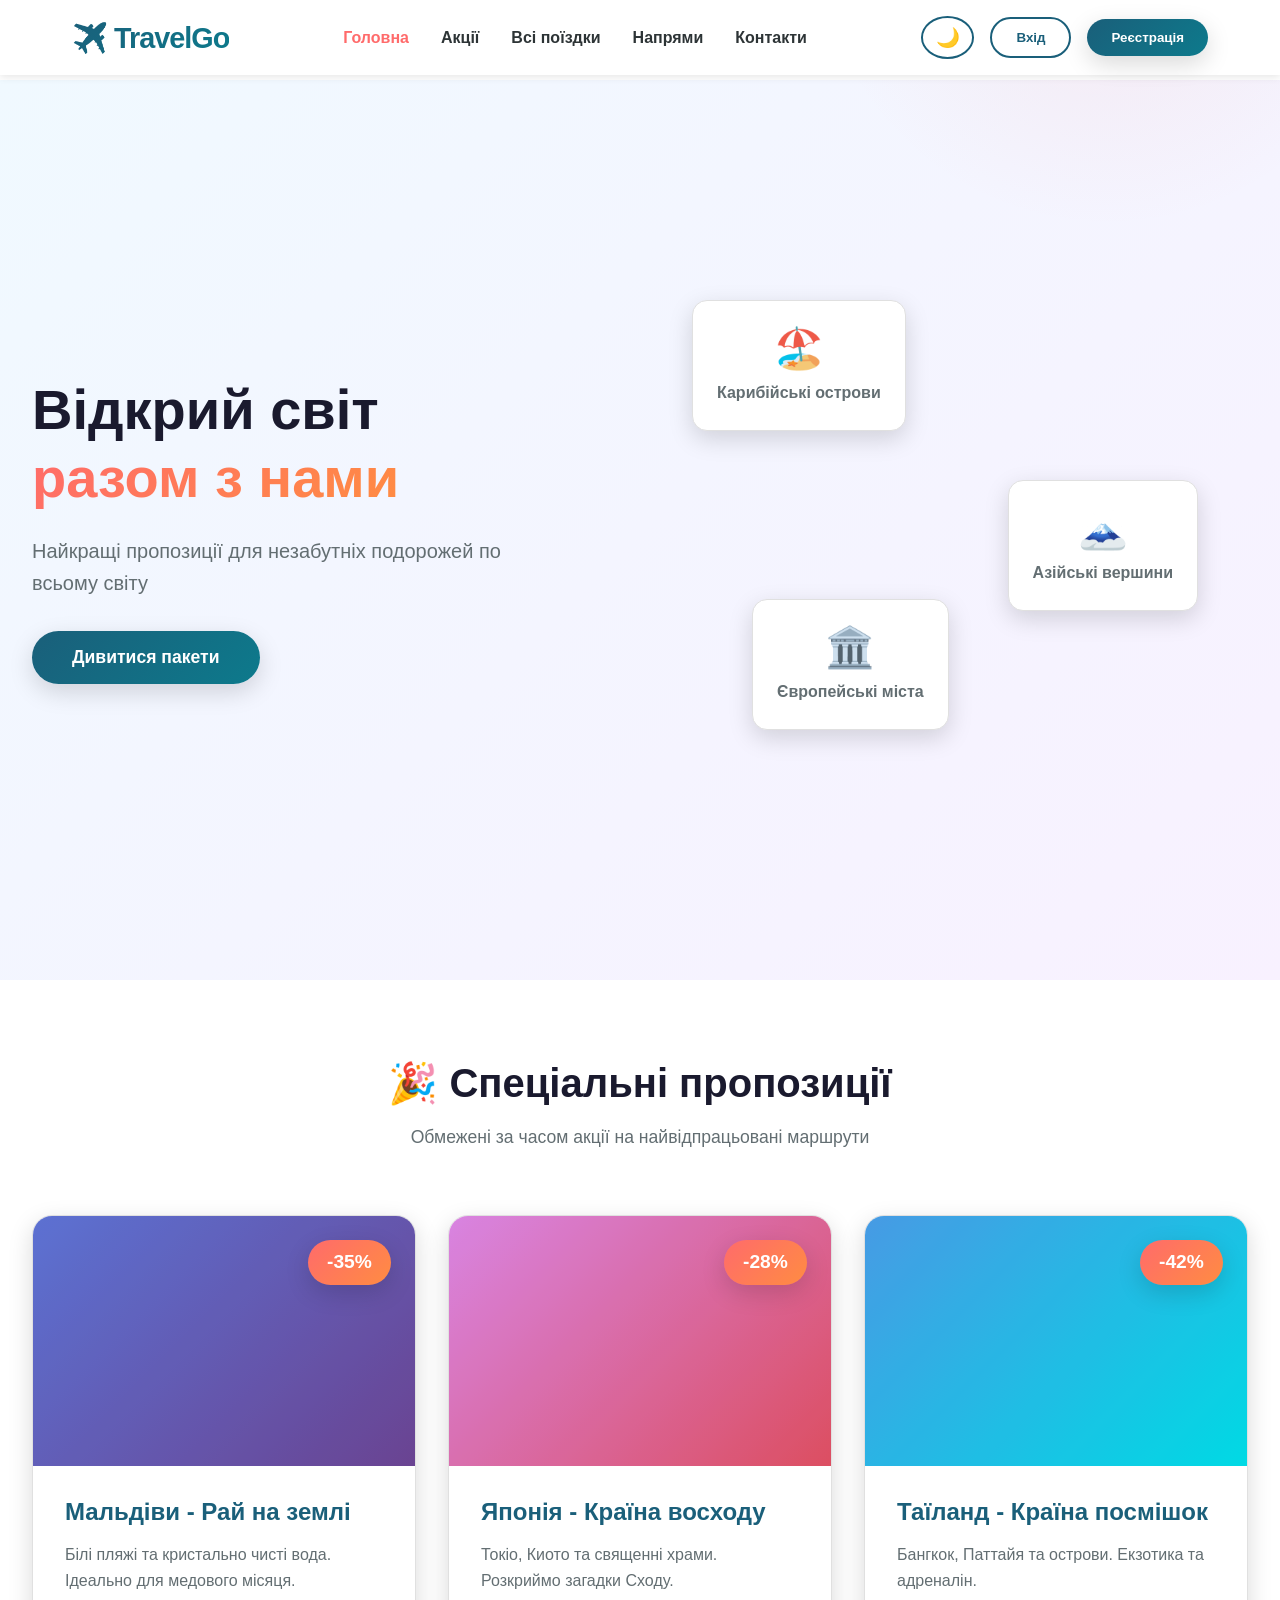
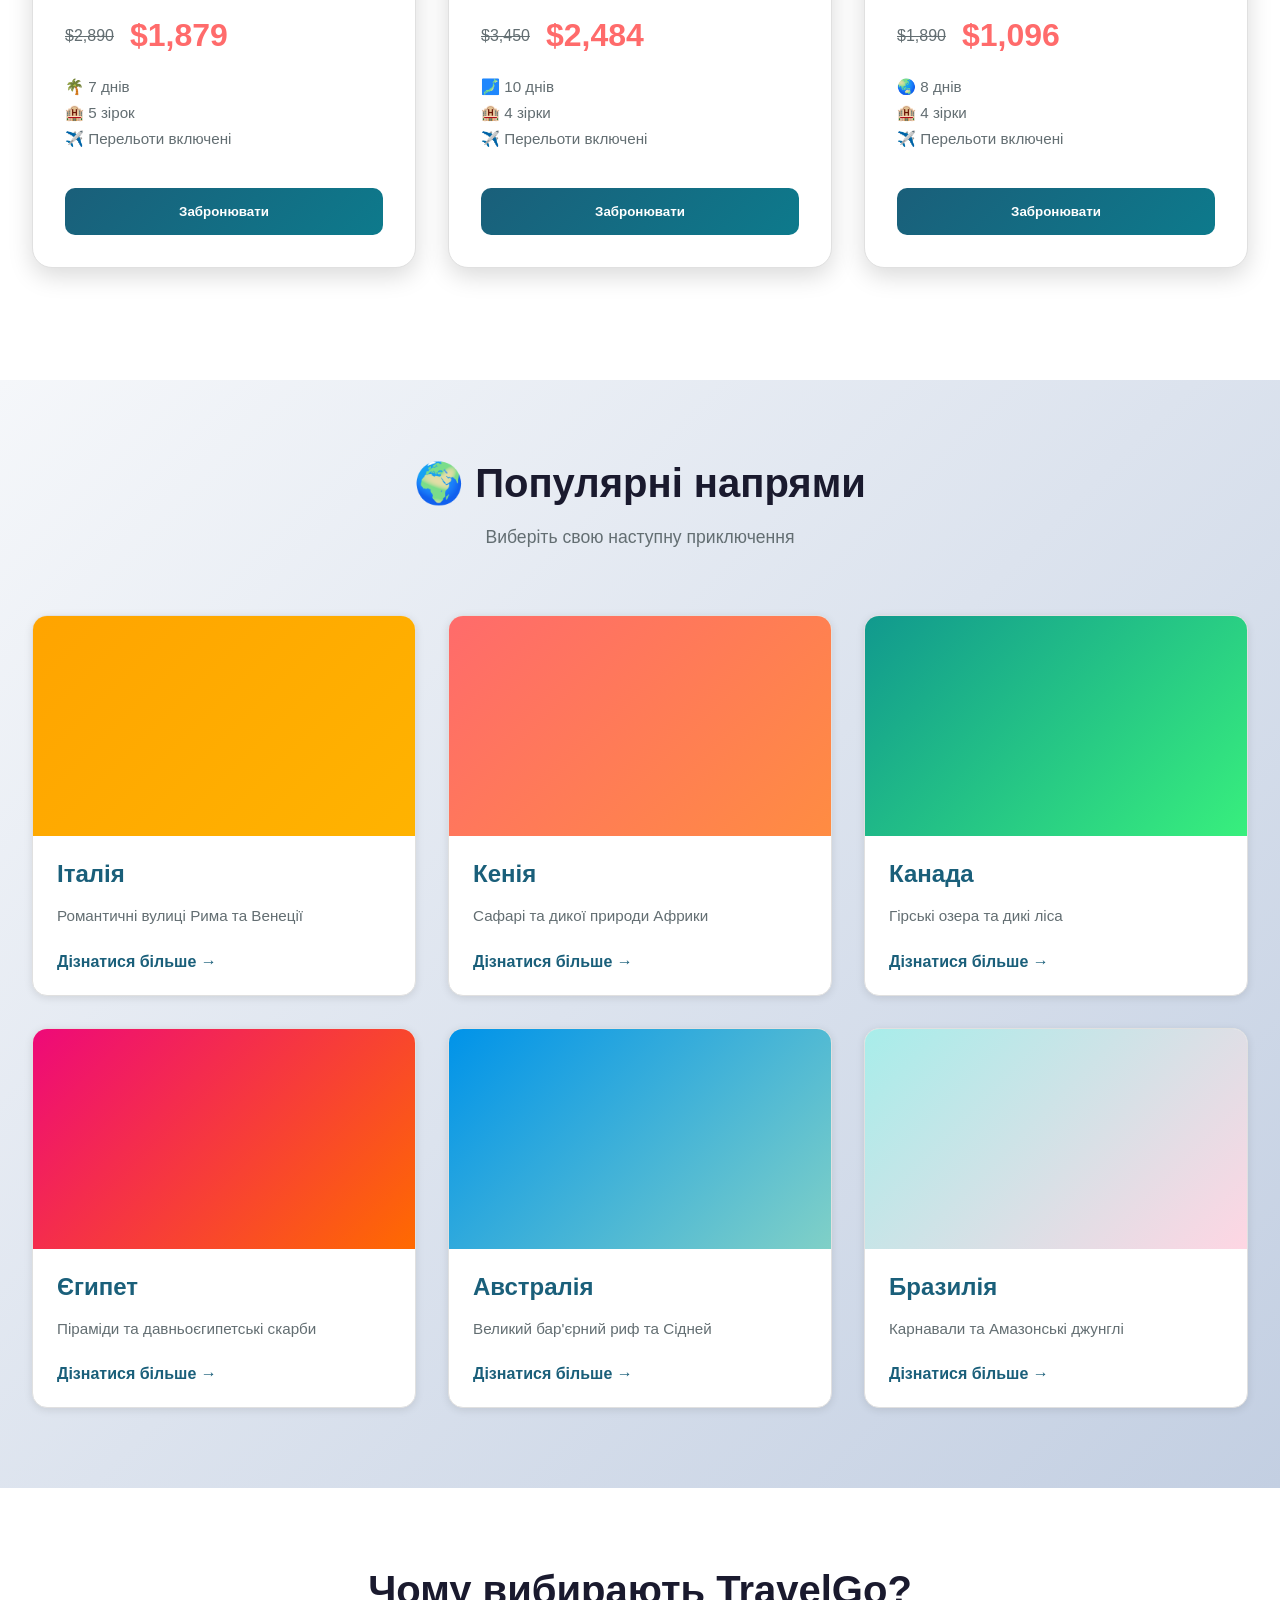
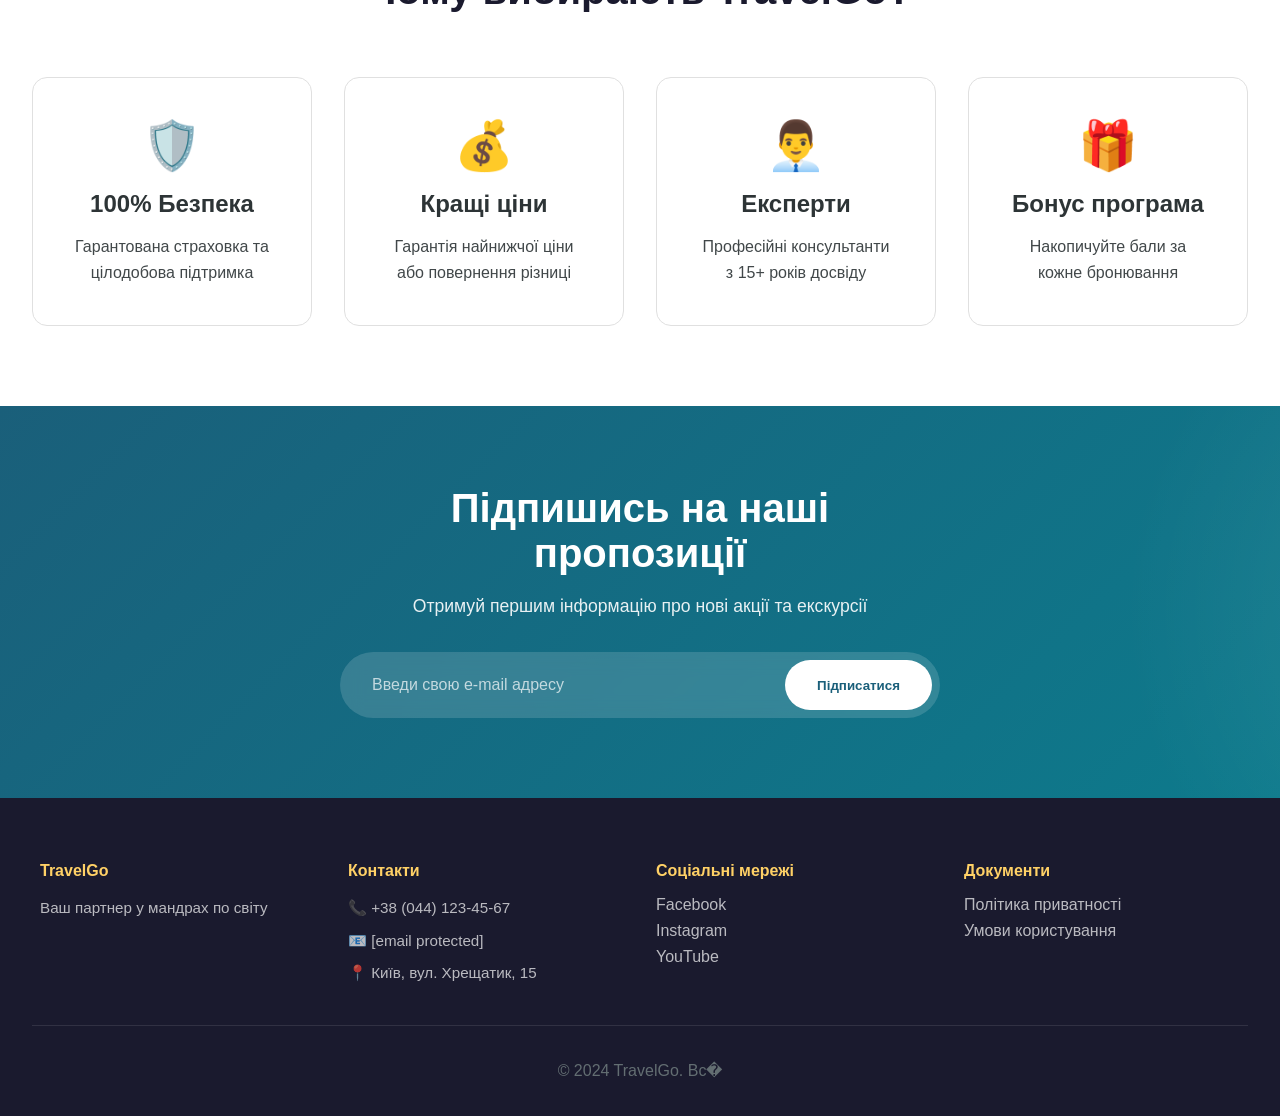
==== commit 6fc58d16: "v3" ====
--- a/index.html
+++ b/index.html
@@ -4,8 +4,9 @@
     <meta charset="UTF-8">
     <meta name="viewport" content="width=device-width, initial-scale=1.0">
     <title>TravelGo - Агенція подорожей</title>
-    <link rel="stylesheet" href="css/styles.css">
-    <script defer src="js/script.js"></script>
+    <link rel="stylesheet" href="css/style.css">
+    <script src="js/script.js" defer></script>
+    <script src="js/booking-helpers.js" defer></script>
 </head>
 <body>
     <!-- Navigation -->
@@ -15,6 +16,7 @@
             <ul class="nav-menu">
                 <li><a href="#home">Головна</a></li>
                 <li><a href="#promotions">Акції</a></li>
+                <li><a href="trips.html">Всі поїздки</a></li>
                 <li><a href="#destinations">Напрями</a></li>
                 <li><a href="#contact">Контакти</a></li>
             </ul>
@@ -22,6 +24,7 @@
                 <button class="theme-toggle" id="themeToggle" title="Змінити тему">
                     <span class="theme-icon">🌙</span>
                 </button>
+                <button class="accounts-btn hidden" id="accountsBtn" title="Мої облікові записи">🏪</button>
                 <button class="login-btn" id="loginBtn">Вхід</button>
                 <button class="signup-btn" id="signupBtn">Реєстрація</button>
             </div>
@@ -210,37 +213,37 @@
                 <div class="dest-image dest-1"></div>
                 <h3>Італія</h3>
                 <p>Романтичні вулиці Рима та Венеції</p>
-                <a href="#" class="dest-link">Дізнатися більше →</a>
+                <a href="trips.html" class="dest-link">Дізнатися більше →</a>
             </div>
             <div class="destination-card">
                 <div class="dest-image dest-2"></div>
                 <h3>Кенія</h3>
                 <p>Сафарі та дикої природи Африки</p>
-                <a href="#" class="dest-link">Дізнатися більше →</a>
+                <a href="trips.html" class="dest-link">Дізнатися більше →</a>
             </div>
             <div class="destination-card">
                 <div class="dest-image dest-3"></div>
                 <h3>Канада</h3>
                 <p>Гірські озера та дикі ліса</p>
-                <a href="#" class="dest-link">Дізнатися більше →</a>
+                <a href="trips.html" class="dest-link">Дізнатися більше →</a>
             </div>
             <div class="destination-card">
                 <div class="dest-image dest-4"></div>
                 <h3>Єгипет</h3>
                 <p>Піраміди та давньоєгипетські скарби</p>
-                <a href="#" class="dest-link">Дізнатися більше →</a>
+                <a href="trips.html" class="dest-link">Дізнатися більше →</a>
             </div>
             <div class="destination-card">
                 <div class="dest-image dest-5"></div>
                 <h3>Австралія</h3>
                 <p>Великий бар'єрний риф та Сідней</p>
-                <a href="#" class="dest-link">Дізнатися більше →</a>
+                <a href="trips.html" class="dest-link">Дізнатися більше →</a>
             </div>
             <div class="destination-card">
                 <div class="dest-image dest-6"></div>
                 <h3>Бразилія</h3>
                 <p>Карнавали та Амазонські джунглі</p>
-                <a href="#" class="dest-link">Дізнатися більше →</a>
+                <a href="trips.html" class="dest-link">Дізнатися більше →</a>
             </div>
         </div>
     </section>
--- a/css/style.css
+++ b/css/style.css
@@ -0,0 +1,1846 @@
+/* Root CSS Variables */
+:root {
+    --primary-color: #1a5f7a;
+    --secondary-color: #ff6b6b;
+    --accent-color: #ffd166;
+    --dark-color: #1a1a2e;
+    --light-color: #f8f9fa;
+    --text-primary: #2d3436;
+    --text-secondary: #636e72;
+    --bg-color: #ffffff;
+    --card-bg: #ffffff;
+    --border-color: #e0e0e0;
+    --gradient-primary: linear-gradient(135deg, #1a5f7a 0%, #0d7a8c 100%);
+    --gradient-accent: linear-gradient(135deg, #ff6b6b 0%, #ff8c42 100%);
+    --shadow-sm: 0 2px 8px rgba(0, 0, 0, 0.1);
+    --shadow-md: 0 8px 24px rgba(0, 0, 0, 0.15);
+    --shadow-lg: 0 16px 40px rgba(0, 0, 0, 0.2);
+}
+
+/* Dark Theme Variables */
+body.dark-theme {
+    --dark-color: #e0e0e0;
+    --light-color: #1a1a2e;
+    --text-primary: #e0e0e0;
+    --text-secondary: #b0b0b0;
+    --bg-color: #0f0f1e;
+    --card-bg: #1a1a2e;
+    --border-color: #333333;
+    --shadow-sm: 0 2px 8px rgba(0, 0, 0, 0.3);
+    --shadow-md: 0 8px 24px rgba(0, 0, 0, 0.4);
+    --shadow-lg: 0 16px 40px rgba(0, 0, 0, 0.5);
+}
+
+/* Global Styles */
+* {
+    margin: 0;
+    padding: 0;
+    box-sizing: border-box;
+}
+
+html {
+    scroll-behavior: smooth;
+}
+
+body {
+    font-family: 'Segoe UI', Tahoma, Geneva, Verdana, sans-serif;
+    color: var(--text-primary);
+    background-color: var(--bg-color);
+    overflow-x: hidden;
+    transition: background-color 0.3s ease, color 0.3s ease;
+}
+
+/* Typography */
+h1, h2, h3, h4, h5, h6 {
+    font-weight: 700;
+    margin-bottom: 1rem;
+}
+
+h1 {
+    font-size: 3.5rem;
+    line-height: 1.2;
+}
+
+h2 {
+    font-size: 2.5rem;
+    color: var(--dark-color);
+}
+
+h3 {
+    font-size: 1.5rem;
+    color: var(--primary-color);
+}
+
+p {
+    line-height: 1.6;
+    color: var(--text-secondary);
+}
+
+a {
+    text-decoration: none;
+    color: inherit;
+    transition: all 0.3s ease;
+}
+
+/* Navigation */
+.navbar {
+    position: fixed;
+    top: 0;
+    width: 100%;
+    background: rgba(255, 255, 255, 0.98);
+    backdrop-filter: blur(10px);
+    z-index: 1000;
+    box-shadow: var(--shadow-sm);
+    transition: background-color 0.3s ease;
+}
+
+body.dark-theme .navbar {
+    background: rgba(26, 26, 46, 0.98);
+}
+
+.nav-container {
+    max-width: 1200px;
+    margin: 0 auto;
+    padding: 1rem 2rem;
+    display: flex;
+    justify-content: space-between;
+    align-items: center;
+}
+
+.logo {
+    font-size: 1.8rem;
+    font-weight: 800;
+    background: var(--gradient-primary);
+    -webkit-background-clip: text;
+    -webkit-text-fill-color: transparent;
+    background-clip: text;
+    letter-spacing: -1px;
+    cursor: pointer;
+}
+
+.nav-menu {
+    display: flex;
+    list-style: none;
+    gap: 2rem;
+}
+
+.nav-menu a {
+    font-weight: 600;
+    color: var(--text-primary);
+    position: relative;
+}
+
+.nav-menu a::after {
+    content: '';
+    position: absolute;
+    bottom: -5px;
+    left: 0;
+    width: 0;
+    height: 2px;
+    background: var(--gradient-accent);
+    transition: width 0.3s ease;
+}
+
+.nav-menu a:hover::after {
+    width: 100%;
+}
+
+/* Nav Actions */
+.nav-actions {
+    display: flex;
+    align-items: center;
+    gap: 1rem;
+}
+
+.theme-toggle {
+    background: none;
+    border: 2px solid var(--primary-color);
+    padding: 0.5rem 0.8rem;
+    border-radius: 50%;
+    cursor: pointer;
+    font-size: 1.2rem;
+    transition: all 0.3s ease;
+    display: flex;
+    align-items: center;
+    justify-content: center;
+}
+
+.theme-toggle:hover {
+    background: var(--primary-color);
+    transform: scale(1.1) rotate(20deg);
+}
+
+.accounts-btn {
+    background: none;
+    border: 2px solid var(--accent-color);
+    padding: 0.5rem 0.8rem;
+    border-radius: 50%;
+    cursor: pointer;
+    font-size: 1.2rem;
+    transition: all 0.3s ease;
+    display: flex;
+    align-items: center;
+    justify-content: center;
+}
+
+.accounts-btn:hover {
+    background: var(--accent-color);
+    color: var(--dark-color);
+    transform: scale(1.1);
+}
+
+.accounts-btn.hidden {
+    display: none !important;
+}
+
+.login-btn {
+    padding: 0.7rem 1.5rem;
+    background: transparent;
+    border: 2px solid var(--primary-color);
+    color: var(--primary-color);
+    border-radius: 25px;
+    font-weight: 600;
+    cursor: pointer;
+    transition: all 0.3s ease;
+}
+
+.login-btn:hover {
+    background: var(--primary-color);
+    color: white;
+}
+
+.signup-btn {
+    padding: 0.7rem 1.5rem;
+    background: var(--gradient-primary);
+    color: white;
+    border: none;
+    border-radius: 25px;
+    font-weight: 600;
+    cursor: pointer;
+    transition: all 0.3s ease;
+    box-shadow: var(--shadow-md);
+}
+
+.signup-btn:hover {
+    transform: translateY(-2px);
+    box-shadow: var(--shadow-lg);
+}
+
+.hamburger {
+    display: none;
+    flex-direction: column;
+    cursor: pointer;
+}
+
+.hamburger span {
+    width: 25px;
+    height: 3px;
+    background-color: var(--primary-color);
+    margin: 5px 0;
+    transition: 0.3s;
+    border-radius: 2px;
+}
+
+/* Hero Section */
+.hero {
+    margin-top: 80px;
+    padding: 4rem 2rem;
+    min-height: 100vh;
+    display: flex;
+    align-items: center;
+    justify-content: space-between;
+    gap: 4rem;
+    background: linear-gradient(135deg, #f0f9ff 0%, #f8f1ff 100%);
+    position: relative;
+    overflow: hidden;
+    transition: background 0.3s ease;
+}
+
+body.dark-theme .hero {
+    background: linear-gradient(135deg, #0a0a15 0%, #1a1a30 100%);
+}
+
+.hero::before {
+    content: '';
+    position: absolute;
+    top: -50%;
+    right: -10%;
+    width: 600px;
+    height: 600px;
+    background: radial-gradient(circle, rgba(255, 107, 107, 0.1) 0%, transparent 70%);
+    border-radius: 50%;
+}
+
+.hero-content {
+    flex: 1;
+    z-index: 2;
+    animation: slideInLeft 0.8s ease-out;
+}
+
+.hero-title {
+    margin-bottom: 1.5rem;
+    color: var(--dark-color);
+}
+
+.gradient-text {
+    background: var(--gradient-accent);
+    -webkit-background-clip: text;
+    -webkit-text-fill-color: transparent;
+    background-clip: text;
+}
+
+.hero-subtitle {
+    font-size: 1.25rem;
+    margin-bottom: 2rem;
+    color: var(--text-secondary);
+    max-width: 500px;
+}
+
+.cta-button {
+    padding: 1rem 2.5rem;
+    font-size: 1.1rem;
+    font-weight: 700;
+    border: none;
+    border-radius: 50px;
+    background: var(--gradient-primary);
+    color: white;
+    cursor: pointer;
+    box-shadow: var(--shadow-md);
+    transition: all 0.3s ease;
+}
+
+.cta-button:hover {
+    transform: translateY(-3px);
+    box-shadow: var(--shadow-lg);
+}
+
+/* Hero Visual */
+.hero-visual {
+    flex: 1;
+    position: relative;
+    height: 500px;
+    z-index: 2;
+}
+
+.floating-card {
+    position: absolute;
+    background: var(--card-bg);
+    border-radius: 15px;
+    padding: 1.5rem;
+    box-shadow: var(--shadow-md);
+    display: flex;
+    flex-direction: column;
+    align-items: center;
+    gap: 0.5rem;
+    font-weight: 600;
+    animation: float 3s ease-in-out infinite;
+    cursor: pointer;
+    transition: all 0.3s ease;
+    border: 1px solid var(--border-color);
+}
+
+.floating-card:hover {
+    transform: translateY(-10px);
+    box-shadow: var(--shadow-lg);
+}
+
+.destination-emoji {
+    font-size: 2.5rem;
+}
+
+.card-1 {
+    top: 20px;
+    left: 20px;
+    animation-delay: 0s;
+}
+
+.card-2 {
+    top: 200px;
+    right: 50px;
+    animation-delay: 0.5s;
+}
+
+.card-3 {
+    bottom: 50px;
+    left: 80px;
+    animation-delay: 1s;
+}
+
+/* Promotions Section */
+.promotions {
+    padding: 5rem 2rem;
+    max-width: 1400px;
+    margin: 0 auto;
+}
+
+.section-header {
+    text-align: center;
+    margin-bottom: 4rem;
+    animation: fadeInUp 0.8s ease-out;
+}
+
+.section-header h2 {
+    margin-bottom: 1rem;
+}
+
+.section-header p {
+    font-size: 1.1rem;
+    color: var(--text-secondary);
+}
+
+.promotions-grid {
+    display: grid;
+    grid-template-columns: repeat(auto-fit, minmax(350px, 1fr));
+    gap: 2rem;
+    margin-bottom: 2rem;
+}
+
+.promo-card {
+    background: var(--card-bg);
+    border-radius: 20px;
+    overflow: hidden;
+    box-shadow: var(--shadow-md);
+    transition: all 0.4s ease;
+    position: relative;
+    animation: slideInUp 0.8s ease-out;
+    border: 1px solid var(--border-color);
+}
+
+.promo-card:hover {
+    transform: translateY(-10px);
+    box-shadow: var(--shadow-lg);
+}
+
+.promo-badge {
+    position: absolute;
+    top: 1.5rem;
+    right: 1.5rem;
+    background: var(--gradient-accent);
+    color: white;
+    padding: 0.7rem 1.2rem;
+    border-radius: 50px;
+    font-weight: 800;
+    font-size: 1.2rem;
+    z-index: 10;
+    box-shadow: var(--shadow-md);
+}
+
+.promo-image {
+    width: 100%;
+    height: 250px;
+    background: linear-gradient(135deg, #667eea 0%, #764ba2 100%);
+    position: relative;
+    overflow: hidden;
+}
+
+.promo-1 {
+    background: linear-gradient(135deg, #667eea 0%, #764ba2 100%);
+}
+
+.promo-2 {
+    background: linear-gradient(135deg, #f093fb 0%, #f5576c 100%);
+}
+
+.promo-3 {
+    background: linear-gradient(135deg, #4facfe 0%, #00f2fe 100%);
+}
+
+.promo-image::after {
+    content: '';
+    position: absolute;
+    top: 0;
+    left: 0;
+    right: 0;
+    bottom: 0;
+    background: rgba(0, 0, 0, 0.1);
+}
+
+.promo-content {
+    padding: 2rem;
+}
+
+.promo-description {
+    margin: 1rem 0;
+    color: var(--text-secondary);
+}
+
+.price-info {
+    display: flex;
+    gap: 1rem;
+    align-items: center;
+    margin: 1.5rem 0;
+}
+
+.old-price {
+    text-decoration: line-through;
+    color: var(--text-secondary);
+    font-size: 1rem;
+}
+
+.new-price {
+    font-size: 2rem;
+    font-weight: 800;
+    color: var(--secondary-color);
+}
+
+.trip-details {
+    display: flex;
+    flex-direction: column;
+    gap: 0.5rem;
+    margin: 1.5rem 0;
+    font-size: 0.95rem;
+    color: var(--text-secondary);
+}
+
+.book-btn {
+    width: 100%;
+    padding: 1rem;
+    background: var(--gradient-primary);
+    color: white;
+    border: none;
+    border-radius: 10px;
+    font-weight: 700;
+    cursor: pointer;
+    transition: all 0.3s ease;
+    margin-top: 1rem;
+}
+
+.book-btn:hover {
+    transform: scale(1.02);
+    box-shadow: var(--shadow-md);
+}
+
+/* Destinations Section */
+.destinations {
+    padding: 5rem 2rem;
+    background: linear-gradient(135deg, #f5f7fa 0%, #c3cfe2 100%);
+    max-width: 1400px;
+    margin: 0 auto;
+    transition: background 0.3s ease;
+}
+
+body.dark-theme .destinations {
+    background: linear-gradient(135deg, #1a1a2e 0%, #2d2d45 100%);
+}
+
+.destinations-grid {
+    display: grid;
+    grid-template-columns: repeat(auto-fit, minmax(300px, 1fr));
+    gap: 2rem;
+}
+
+.destination-card {
+    background: var(--card-bg);
+    border-radius: 15px;
+    overflow: hidden;
+    box-shadow: var(--shadow-sm);
+    transition: all 0.4s ease;
+    animation: fadeInUp 0.8s ease-out;
+    border: 1px solid var(--border-color);
+}
+
+.destination-card:hover {
+    transform: translateY(-8px);
+    box-shadow: var(--shadow-lg);
+}
+
+.dest-image {
+    width: 100%;
+    height: 220px;
+    background: linear-gradient(135deg, #667eea 0%, #764ba2 100%);
+    position: relative;
+    overflow: hidden;
+}
+
+.dest-1 {
+    background: linear-gradient(135deg, #ffa400 0%, #ffb300 100%);
+}
+
+.dest-2 {
+    background: linear-gradient(135deg, #ff6b6b 0%, #ff8c42 100%);
+}
+
+.dest-3 {
+    background: linear-gradient(135deg, #11998e 0%, #38ef7d 100%);
+}
+
+.dest-4 {
+    background: linear-gradient(135deg, #ee0979 0%, #ff6a00 100%);
+}
+
+.dest-5 {
+    background: linear-gradient(135deg, #0093e9 0%, #80d0c7 100%);
+}
+
+.dest-6 {
+    background: linear-gradient(135deg, #a8edea 0%, #fed6e3 100%);
+}
+
+.destination-card h3 {
+    padding: 1.5rem 1.5rem 0;
+    color: var(--primary-color);
+}
+
+.destination-card p {
+    padding: 0 1.5rem;
+    font-size: 0.95rem;
+}
+
+.dest-link {
+    display: inline-block;
+    padding: 1.5rem;
+    color: var(--primary-color);
+    font-weight: 600;
+    transition: all 0.3s ease;
+}
+
+.dest-link:hover {
+    color: var(--secondary-color);
+    transform: translateX(5px);
+}
+
+/* Why Us Section */
+.why-us {
+    padding: 5rem 2rem;
+    max-width: 1400px;
+    margin: 0 auto;
+}
+
+.features-grid {
+    display: grid;
+    grid-template-columns: repeat(auto-fit, minmax(250px, 1fr));
+    gap: 2rem;
+    margin-top: 3rem;
+}
+
+.feature-card {
+    background: var(--card-bg);
+    padding: 2.5rem;
+    border-radius: 15px;
+    text-align: center;
+    transition: all 0.3s ease;
+    animation: slideInUp 0.8s ease-out;
+    border: 1px solid var(--border-color);
+}
+
+.feature-card:hover {
+    transform: translateY(-10px);
+    background: var(--gradient-primary);
+    color: white;
+    box-shadow: var(--shadow-lg);
+}
+
+.feature-icon {
+    font-size: 3rem;
+    margin-bottom: 1rem;
+}
+
+.feature-card h3 {
+    color: inherit;
+}
+
+.feature-card p {
+    color: inherit;
+    opacity: 0.9;
+}
+
+/* Newsletter Section */
+.newsletter {
+    padding: 5rem 2rem;
+    background: var(--gradient-primary);
+    color: white;
+    text-align: center;
+    position: relative;
+    overflow: hidden;
+}
+
+.newsletter::before {
+    content: '';
+    position: absolute;
+    top: -50%;
+    right: -50%;
+    width: 800px;
+    height: 800px;
+    background: radial-gradient(circle, rgba(255, 255, 255, 0.1) 0%, transparent 70%);
+    border-radius: 50%;
+}
+
+.newsletter-content {
+    position: relative;
+    z-index: 2;
+    max-width: 600px;
+    margin: 0 auto;
+    animation: slideInUp 0.8s ease-out;
+}
+
+.newsletter h2 {
+    color: white;
+    margin-bottom: 1rem;
+}
+
+.newsletter p {
+    color: rgba(255, 255, 255, 0.9);
+    margin-bottom: 2rem;
+    font-size: 1.1rem;
+}
+
+.newsletter-form {
+    display: flex;
+    gap: 0.5rem;
+    background: rgba(255, 255, 255, 0.15);
+    padding: 0.5rem;
+    border-radius: 50px;
+    backdrop-filter: blur(10px);
+}
+
+.newsletter-form input {
+    flex: 1;
+    padding: 1rem 1.5rem;
+    border: none;
+    background: transparent;
+    color: white;
+    font-size: 1rem;
+}
+
+.newsletter-form input::placeholder {
+    color: rgba(255, 255, 255, 0.7);
+}
+
+.newsletter-form button {
+    padding: 1rem 2rem;
+    background: white;
+    color: var(--primary-color);
+    border: none;
+    border-radius: 50px;
+    font-weight: 700;
+    cursor: pointer;
+    transition: all 0.3s ease;
+}
+
+.newsletter-form button:hover {
+    transform: scale(1.05);
+}
+
+/* Footer */
+.footer {
+    background: var(--dark-color);
+    color: white;
+    padding: 4rem 2rem 2rem;
+}
+
+.footer-content {
+    max-width: 1200px;
+    margin: 0 auto;
+    display: grid;
+    grid-template-columns: repeat(auto-fit, minmax(250px, 1fr));
+    gap: 2rem;
+    margin-bottom: 2rem;
+}
+
+.footer-section h4 {
+    color: var(--accent-color);
+    margin-bottom: 1rem;
+}
+
+.footer-section p {
+    color: rgba(255, 255, 255, 0.7);
+    margin-bottom: 0.5rem;
+    font-size: 0.95rem;
+}
+
+.social-links,
+.footer-links {
+    display: flex;
+    flex-direction: column;
+    gap: 0.5rem;
+}
+
+.social-links a,
+.footer-links a {
+    color: rgba(255, 255, 255, 0.7);
+    transition: all 0.3s ease;
+}
+
+.social-links a:hover,
+.footer-links a:hover {
+    color: var(--accent-color);
+    transform: translateX(5px);
+}
+
+.footer-bottom {
+    border-top: 1px solid rgba(255, 255, 255, 0.1);
+    padding-top: 2rem;
+    text-align: center;
+    color: rgba(255, 255, 255, 0.5);
+}
+
+/* Dark Theme Footer */
+body.dark-theme .footer {
+    background: #ffffff;
+    color: #000000;
+}
+
+body.dark-theme .footer-section h4 {
+    color: var(--primary-color);
+}
+
+body.dark-theme .footer-section p {
+    color: #000000;
+}
+
+body.dark-theme .social-links a,
+body.dark-theme .footer-links a {
+    color: #000000;
+}
+
+body.dark-theme .social-links a:hover,
+body.dark-theme .footer-links a:hover {
+    color: var(--primary-color);
+}
+
+body.dark-theme .footer-bottom {
+    border-top: 1px solid rgba(0, 0, 0, 0.1);
+    color: rgba(0, 0, 0, 0.6);
+}
+
+/* Modal Styles */
+.modal {
+    display: none;
+    position: fixed;
+    z-index: 2000;
+    left: 0;
+    top: 0;
+    width: 100%;
+    height: 100%;
+    background-color: rgba(0, 0, 0, 0.5);
+    animation: fadeIn 0.3s ease;
+    backdrop-filter: blur(5px);
+}
+
+.modal.active {
+    display: flex;
+    align-items: center;
+    justify-content: center;
+}
+
+.modal-content {
+    background-color: var(--card-bg);
+    padding: 2.5rem;
+    border-radius: 15px;
+    box-shadow: var(--shadow-lg);
+    max-width: 450px;
+    width: 90%;
+    position: relative;
+    animation: slideInUp 0.3s ease;
+    color: var(--text-primary);
+    border: 1px solid var(--border-color);
+}
+
+.modal-content h2 {
+    margin-bottom: 2rem;
+    color: var(--primary-color);
+    text-align: center;
+}
+
+.close {
+    color: var(--text-secondary);
+    position: absolute;
+    right: 1.5rem;
+    top: 1.5rem;
+    font-size: 28px;
+    font-weight: bold;
+    cursor: pointer;
+    transition: all 0.3s ease;
+}
+
+.close:hover {
+    color: var(--secondary-color);
+    transform: scale(1.2);
+}
+
+/* Form Styles */
+.auth-form {
+    display: flex;
+    flex-direction: column;
+    gap: 1.5rem;
+}
+
+.form-group {
+    display: flex;
+    flex-direction: column;
+    gap: 0.5rem;
+}
+
+.form-group label {
+    font-weight: 600;
+    color: var(--text-primary);
+    font-size: 0.95rem;
+}
+
+.form-group input[type="text"],
+.form-group input[type="email"],
+.form-group input[type="password"] {
+    padding: 0.8rem 1rem;
+    border: 2px solid var(--border-color);
+    border-radius: 8px;
+    font-size: 1rem;
+    background-color: var(--bg-color);
+    color: var(--text-primary);
+    transition: all 0.3s ease;
+}
+
+.form-group input[type="text"]:focus,
+.form-group input[type="email"]:focus,
+.form-group input[type="password"]:focus {
+    outline: none;
+    border-color: var(--primary-color);
+    box-shadow: 0 0 0 3px rgba(26, 95, 122, 0.1);
+}
+
+.form-group.checkbox {
+    flex-direction: row;
+    align-items: center;
+    gap: 0.7rem;
+}
+
+.form-group.checkbox input[type="checkbox"] {
+    width: 18px;
+    height: 18px;
+    cursor: pointer;
+    accent-color: var(--primary-color);
+}
+
+.form-group.checkbox label {
+    margin: 0;
+    cursor: pointer;
+}
+
+.submit-btn {
+    padding: 1rem;
+    background: var(--gradient-primary);
+    color: white;
+    border: none;
+    border-radius: 8px;
+    font-size: 1rem;
+    font-weight: 700;
+    cursor: pointer;
+    transition: all 0.3s ease;
+    box-shadow: var(--shadow-md);
+    margin-top: 1rem;
+}
+
+.submit-btn:hover {
+    transform: translateY(-2px);
+    box-shadow: var(--shadow-lg);
+}
+
+.submit-btn:active {
+    transform: translateY(0);
+}
+
+.form-switch {
+    text-align: center;
+    color: var(--text-secondary);
+    font-size: 0.95rem;
+}
+
+.form-switch a {
+    color: var(--primary-color);
+    font-weight: 600;
+    cursor: pointer;
+    text-decoration: none;
+}
+
+.form-switch a:hover {
+    text-decoration: underline;
+    color: var(--secondary-color);
+}
+
+/* User Profile Menu */
+.user-profile {
+    position: relative;
+    display: inline-block;
+}
+
+.user-profile.hidden {
+    display: none;
+}
+
+.profile-menu {
+    position: absolute;
+    top: 100%;
+    right: 0;
+    background: var(--card-bg);
+    border: 1px solid var(--border-color);
+    border-radius: 10px;
+    box-shadow: var(--shadow-lg);
+    min-width: 250px;
+    z-index: 1001;
+    margin-top: 1rem;
+    animation: slideInUp 0.3s ease;
+}
+
+.profile-header {
+    padding: 1.5rem;
+    border-bottom: 1px solid var(--border-color);
+    text-align: center;
+}
+
+.profile-header p {
+    margin: 0;
+    font-weight: 600;
+    color: var(--primary-color);
+}
+
+.profile-options {
+    list-style: none;
+    padding: 0;
+}
+
+.profile-options li {
+    border-bottom: 1px solid var(--border-color);
+}
+
+.profile-options li:last-child {
+    border-bottom: none;
+}
+
+.profile-options li hr {
+    margin: 0.5rem 0;
+    border: none;
+    border-top: 1px solid var(--border-color);
+}
+
+.profile-options a {
+    display: block;
+    padding: 1rem 1.5rem;
+    color: var(--text-primary);
+    text-decoration: none;
+    transition: all 0.3s ease;
+}
+
+.profile-options a:hover {
+    background-color: var(--light-color);
+    color: var(--primary-color);
+    padding-left: 2rem;
+}
+
+.profile-options a#logoutBtn:hover {
+    color: var(--secondary-color);
+}
+
+.profile-btn {
+    background: none;
+    border: 2px solid var(--primary-color);
+    padding: 0.5rem 0.8rem;
+    border-radius: 50%;
+    cursor: pointer;
+    font-size: 1.2rem;
+    transition: all 0.3s ease;
+    display: flex;
+    align-items: center;
+    justify-content: center;
+}
+
+.profile-btn:hover {
+    background: var(--primary-color);
+    color: white;
+    transform: scale(1.1);
+}
+
+.hidden {
+    display: none !important;
+}
+
+/* Animations */
+@keyframes fadeIn {
+    from {
+        opacity: 0;
+    }
+    to {
+        opacity: 1;
+    }
+}
+
+/* Animations */
+@keyframes slideInLeft {
+    from {
+        opacity: 0;
+        transform: translateX(-50px);
+    }
+    to {
+        opacity: 1;
+        transform: translateX(0);
+    }
+}
+
+@keyframes slideInUp {
+    from {
+        opacity: 0;
+        transform: translateY(30px);
+    }
+    to {
+        opacity: 1;
+        transform: translateY(0);
+    }
+}
+
+@keyframes fadeInUp {
+    from {
+        opacity: 0;
+        transform: translateY(20px);
+    }
+    to {
+        opacity: 1;
+        transform: translateY(0);
+    }
+}
+
+@keyframes float {
+    0%, 100% {
+        transform: translateY(0px);
+    }
+    50% {
+        transform: translateY(-20px);
+    }
+}
+
+/* ==================== ACCOUNT PAGE STYLES ==================== */
+
+.account-container {
+    display: flex;
+    min-height: calc(100vh - 80px - 200px);
+    margin-top: 80px;
+    background: var(--light-color);
+}
+
+.account-sidebar {
+    width: 300px;
+    background: var(--card-bg);
+    border-right: 1px solid var(--border-color);
+    padding: 2rem 0;
+    position: sticky;
+    top: 80px;
+    height: calc(100vh - 80px);
+    overflow-y: auto;
+}
+
+.profile-card {
+    padding: 2rem 1.5rem;
+    text-align: center;
+    border-bottom: 1px solid var(--border-color);
+    margin-bottom: 1.5rem;
+}
+
+.profile-avatar {
+    width: 80px;
+    height: 80px;
+    background: var(--gradient-primary);
+    color: white;
+    border-radius: 50%;
+    display: flex;
+    align-items: center;
+    justify-content: center;
+    font-size: 2.5rem;
+    margin: 0 auto 1rem;
+}
+
+.profile-card h2 {
+    color: var(--text-primary);
+    margin: 0.5rem 0;
+}
+
+.profile-card p {
+    color: var(--text-secondary);
+    font-size: 0.9rem;
+}
+
+.profile-stats {
+    display: flex;
+    justify-content: space-around;
+    margin: 1.5rem 0;
+    padding: 1rem 0;
+    border-top: 1px solid var(--border-color);
+    border-bottom: 1px solid var(--border-color);
+}
+
+.stat {
+    display: flex;
+    flex-direction: column;
+    align-items: center;
+    gap: 0.3rem;
+}
+
+.stat-number {
+    font-size: 1.5rem;
+    font-weight: 800;
+    color: var(--primary-color);
+}
+
+.stat-label {
+    font-size: 0.8rem;
+    color: var(--text-secondary);
+}
+
+.logout-btn {
+    width: 100%;
+    padding: 0.8rem;
+    background: var(--gradient-accent);
+    color: white;
+    border: none;
+    border-radius: 8px;
+    font-weight: 600;
+    cursor: pointer;
+    margin-top: 1rem;
+    transition: all 0.3s ease;
+}
+
+.logout-btn:hover {
+    transform: translateY(-2px);
+    box-shadow: var(--shadow-md);
+}
+
+.sidebar-menu {
+    display: flex;
+    flex-direction: column;
+    gap: 0;
+}
+
+.menu-item {
+    padding: 1rem 1.5rem;
+    background: none;
+    border: none;
+    text-align: left;
+    color: var(--text-primary);
+    cursor: pointer;
+    transition: all 0.3s ease;
+    font-size: 0.95rem;
+    border-left: 3px solid transparent;
+}
+
+.menu-item:hover {
+    background: var(--light-color);
+    color: var(--primary-color);
+}
+
+.menu-item.active {
+    background: var(--light-color);
+    color: var(--primary-color);
+    border-left-color: var(--primary-color);
+    font-weight: 600;
+}
+
+.account-main {
+    flex: 1;
+    padding: 3rem;
+    background: var(--bg-color);
+    overflow-y: auto;
+    max-width: 1000px;
+    margin: 0 auto;
+    width: 100%;
+}
+
+.content-header {
+    display: flex;
+    justify-content: space-between;
+    align-items: center;
+    margin-bottom: 2rem;
+    padding-bottom: 1.5rem;
+    border-bottom: 2px solid var(--border-color);
+}
+
+.content-header h1 {
+    color: var(--primary-color);
+    margin: 0;
+}
+
+.edit-btn,
+.btn-secondary,
+.btn-danger {
+    padding: 0.7rem 1.5rem;
+    border: 2px solid var(--primary-color);
+    background: transparent;
+    color: var(--primary-color);
+    border-radius: 8px;
+    font-weight: 600;
+    cursor: pointer;
+    transition: all 0.3s ease;
+    font-size: 0.95rem;
+}
+
+.edit-btn:hover,
+.btn-secondary:hover {
+    background: var(--primary-color);
+    color: white;
+}
+
+.btn-danger {
+    border-color: var(--secondary-color);
+    color: var(--secondary-color);
+}
+
+.btn-danger:hover {
+    background: var(--secondary-color);
+    color: white;
+}
+
+.back-btn {
+    padding: 0.7rem 1.5rem;
+    background: transparent;
+    border: 2px solid var(--primary-color);
+    color: var(--primary-color);
+    border-radius: 8px;
+    font-weight: 600;
+    cursor: pointer;
+    transition: all 0.3s ease;
+    text-decoration: none;
+    display: inline-flex;
+    align-items: center;
+    gap: 0.5rem;
+}
+
+.back-btn:hover {
+    background: var(--primary-color);
+    color: white;
+}
+
+/* Tab Content */
+.tab-content {
+    display: none;
+    animation: fadeInUp 0.5s ease;
+}
+
+.tab-content.active {
+    display: block;
+}
+
+/* Profile Info */
+.profile-info {
+    display: grid;
+    grid-template-columns: repeat(auto-fit, minmax(400px, 1fr));
+    gap: 2rem;
+    margin-top: 2rem;
+}
+
+.info-card {
+    background: var(--card-bg);
+    border: 1px solid var(--border-color);
+    border-radius: 12px;
+    padding: 2rem;
+}
+
+.info-card h3 {
+    color: var(--primary-color);
+    margin-bottom: 1.5rem;
+    padding-bottom: 1rem;
+    border-bottom: 2px solid var(--border-color);
+}
+
+.info-group {
+    display: flex;
+    justify-content: space-between;
+    align-items: center;
+    padding: 1rem 0;
+    border-bottom: 1px solid var(--border-color);
+}
+
+.info-group:last-child {
+    border-bottom: none;
+}
+
+.info-label {
+    font-weight: 600;
+    color: var(--text-primary);
+}
+
+.info-value {
+    color: var(--text-secondary);
+}
+
+.status-active {
+    color: #27ae60;
+    font-weight: 600;
+}
+
+/* Edit Profile Form */
+.edit-profile-form {
+    background: var(--card-bg);
+    border: 1px solid var(--border-color);
+    border-radius: 12px;
+    padding: 2rem;
+    margin-top: 2rem;
+}
+
+.form-row {
+    display: grid;
+    grid-template-columns: repeat(auto-fit, minmax(300px, 1fr));
+    gap: 1.5rem;
+    margin-bottom: 1.5rem;
+}
+
+.form-group {
+    display: flex;
+    flex-direction: column;
+    gap: 0.5rem;
+}
+
+.form-group label {
+    font-weight: 600;
+    color: var(--text-primary);
+}
+
+.form-group input {
+    padding: 0.8rem;
+    border: 2px solid var(--border-color);
+    border-radius: 8px;
+    background: var(--bg-color);
+    color: var(--text-primary);
+    font-size: 1rem;
+    transition: all 0.3s ease;
+}
+
+.form-group input:focus {
+    outline: none;
+    border-color: var(--primary-color);
+    box-shadow: 0 0 0 3px rgba(26, 95, 122, 0.1);
+}
+
+.form-actions {
+    display: flex;
+    gap: 1rem;
+    margin-top: 2rem;
+}
+
+.submit-btn {
+    flex: 1;
+    padding: 1rem;
+    background: var(--gradient-primary);
+    color: white;
+    border: none;
+    border-radius: 8px;
+    font-weight: 700;
+    cursor: pointer;
+    transition: all 0.3s ease;
+}
+
+.submit-btn:hover {
+    transform: translateY(-2px);
+    box-shadow: var(--shadow-md);
+}
+
+.cancel-btn {
+    flex: 1;
+    padding: 1rem;
+    background: transparent;
+    border: 2px solid var(--text-secondary);
+    color: var(--text-secondary);
+    border-radius: 8px;
+    font-weight: 600;
+    cursor: pointer;
+    transition: all 0.3s ease;
+}
+
+.cancel-btn:hover {
+    background: var(--text-secondary);
+    color: white;
+}
+
+/* Bookings and Favorites */
+.bookings-list,
+.favorites-grid {
+    margin-top: 2rem;
+}
+
+.empty-state {
+    display: flex;
+    flex-direction: column;
+    align-items: center;
+    justify-content: center;
+    padding: 4rem 2rem;
+    background: var(--card-bg);
+    border: 2px dashed var(--border-color);
+    border-radius: 12px;
+    text-align: center;
+}
+
+.empty-icon {
+    font-size: 4rem;
+    margin-bottom: 1rem;
+}
+
+.empty-state p {
+    color: var(--text-secondary);
+    font-size: 1.1rem;
+    margin-bottom: 1.5rem;
+}
+
+/* Settings */
+.settings-section {
+    background: var(--card-bg);
+    border: 1px solid var(--border-color);
+    border-radius: 12px;
+    padding: 2rem;
+    margin-bottom: 2rem;
+}
+
+.settings-section h3 {
+    color: var(--primary-color);
+    margin-bottom: 1.5rem;
+    padding-bottom: 1rem;
+    border-bottom: 2px solid var(--border-color);
+}
+
+.setting-item {
+    display: flex;
+    justify-content: space-between;
+    align-items: center;
+    padding: 1.5rem 0;
+    border-bottom: 1px solid var(--border-color);
+}
+
+.setting-item:last-child {
+    border-bottom: none;
+}
+
+.setting-item.danger {
+    border: 2px solid var(--secondary-color);
+    border-radius: 8px;
+    padding: 1.5rem;
+    margin-top: 1rem;
+}
+
+.setting-info {
+    display: flex;
+    flex-direction: column;
+    gap: 0.3rem;
+}
+
+.setting-title {
+    font-weight: 600;
+    color: var(--text-primary);
+}
+
+.setting-desc {
+    color: var(--text-secondary);
+    font-size: 0.9rem;
+}
+
+.setting-toggle {
+    display: flex;
+    justify-content: space-between;
+    align-items: center;
+    padding: 1rem 0;
+    border-bottom: 1px solid var(--border-color);
+}
+
+.setting-toggle:last-child {
+    border-bottom: none;
+}
+
+.setting-toggle span {
+    font-weight: 500;
+    color: var(--text-primary);
+}
+
+/* Toggle Switch */
+.toggle-switch {
+    position: relative;
+    width: 50px;
+    height: 28px;
+    background: var(--border-color);
+    border-radius: 14px;
+    cursor: pointer;
+    transition: background 0.3s ease;
+}
+
+.toggle-switch input {
+    display: none;
+}
+
+.toggle-switch input:checked + .toggle-slider {
+    background: var(--primary-color);
+}
+
+.toggle-switch input:checked + .toggle-slider::before {
+    transform: translateX(22px);
+}
+
+.toggle-slider {
+    position: absolute;
+    top: 2px;
+    left: 2px;
+    width: 24px;
+    height: 24px;
+    background: white;
+    border-radius: 50%;
+    transition: all 0.3s ease;
+}
+
+.toggle-slider::before {
+    content: '';
+    position: absolute;
+    width: 100%;
+    height: 100%;
+}
+
+/* Wallet */
+.wallet-section {
+    margin-bottom: 2rem;
+}
+
+.wallet-card {
+    background: var(--gradient-primary);
+    color: white;
+    border-radius: 12px;
+    padding: 2rem;
+    text-align: center;
+}
+
+.wallet-card h3 {
+    color: white;
+    margin-bottom: 1rem;
+}
+
+.balance {
+    display: flex;
+    align-items: baseline;
+    justify-content: center;
+    gap: 0.5rem;
+    margin-bottom: 1rem;
+}
+
+.balance-amount {
+    font-size: 2.5rem;
+    font-weight: 800;
+}
+
+.balance-unit {
+    font-size: 1.1rem;
+    opacity: 0.9;
+}
+
+.balance-info {
+    color: rgba(255, 255, 255, 0.9);
+    font-size: 0.95rem;
+}
+
+.payment-methods {
+    background: var(--card-bg);
+    border: 1px solid var(--border-color);
+    border-radius: 12px;
+    padding: 2rem;
+}
+
+/* Transaction Table */
+.transaction-table {
+    width: 100%;
+    border-collapse: collapse;
+    background: var(--card-bg);
+    border: 1px solid var(--border-color);
+    border-radius: 12px;
+    overflow: hidden;
+}
+
+.transaction-table thead {
+    background: var(--light-color);
+}
+
+.transaction-table th {
+    padding: 1rem;
+    text-align: left;
+    font-weight: 600;
+    color: var(--text-primary);
+    border-bottom: 2px solid var(--border-color);
+}
+
+.transaction-table td {
+    padding: 1rem;
+    border-bottom: 1px solid var(--border-color);
+    color: var(--text-secondary);
+}
+
+.transaction-table tr:last-child td {
+    border-bottom: none;
+}
+
+.transaction-table tr:hover {
+    background: var(--light-color);
+}
+
+/* Responsive Account Page */
+@media (max-width: 1024px) {
+    .account-container {
+        flex-direction: column;
+    }
+    
+    .account-sidebar {
+        width: 100%;
+        position: static;
+        height: auto;
+        border-right: none;
+        border-bottom: 1px solid var(--border-color);
+    }
+    
+    .sidebar-menu {
+        flex-direction: row;
+        overflow-x: auto;
+    }
+    
+    .menu-item {
+        white-space: nowrap;
+        padding: 1rem;
+        border-left: none;
+        border-bottom: 3px solid transparent;
+    }
+    
+    .menu-item.active {
+        border-left: none;
+        border-bottom-color: var(--primary-color);
+    }
+    
+    .account-main {
+        padding: 2rem;
+    }
+    
+    .profile-info {
+        grid-template-columns: 1fr;
+    }
+    
+    .form-row {
+        grid-template-columns: 1fr;
+    }
+}
+
+/* Responsive Design */
+@media (max-width: 768px) {
+    .hamburger {
+        display: flex;
+    }
+
+    .nav-menu {
+        display: none;
+        position: absolute;
+        top: 70px;
+        left: 0;
+        right: 0;
+        flex-direction: column;
+        background: var(--card-bg);
+        padding: 2rem;
+        gap: 1rem;
+        box-shadow: var(--shadow-md);
+    }
+
+    .nav-menu.active {
+        display: flex;
+    }
+
+    .nav-actions {
+        display: none;
+        flex-direction: column;
+        gap: 0.8rem;
+        position: absolute;
+        top: 70px;
+        right: 2rem;
+        width: auto;
+    }
+
+    .nav-actions.active {
+        display: flex;
+    }
+
+    .login-btn,
+    .signup-btn {
+        width: 150px;
+    }
+
+    .hero {
+        flex-direction: column;
+        min-height: auto;
+        padding: 2rem;
+        gap: 2rem;
+    }
+
+    .hero-title {
+        font-size: 2rem;
+    }
+
+    .hero-visual {
+        height: 300px;
+    }
+
+    .floating-card {
+        font-size: 0.85rem;
+        padding: 1rem;
+    }
+
+    .destination-emoji {
+        font-size: 1.5rem;
+    }
+
+    h1 {
+        font-size: 2rem;
+    }
+
+    h2 {
+        font-size: 1.8rem;
+    }
+
+    .promotions-grid {
+        grid-template-columns: 1fr;
+    }
+
+    .destinations-grid {
+        grid-template-columns: 1fr;
+    }
+
+    .newsletter-form {
+        flex-direction: column;
+    }
+
+    .newsletter-form button {
+        width: 100%;
+    }
+}
+
+@media (max-width: 480px) {
+    .nav-container {
+        padding: 1rem;
+    }
+
+    .hero {
+        padding: 1.5rem;
+    }
+
+    .hero-title {
+        font-size: 1.5rem;
+    }
+
+    .promotions,
+    .destinations,
+    .why-us,
+    .newsletter {
+        padding: 2rem 1.5rem;
+    }
+
+    .section-header h2 {
+        font-size: 1.8rem;
+    }
+
+    .promo-card {
+        margin-bottom: 1rem;
+    }
+
+    .modal-content {
+        width: 95%;
+        padding: 2rem;
+    }
+
+    .newsletter-form {
+        flex-direction: column;
+    }
+
+    .newsletter-form input,
+    .newsletter-form button {
+        width: 100%;
+    }
+}
